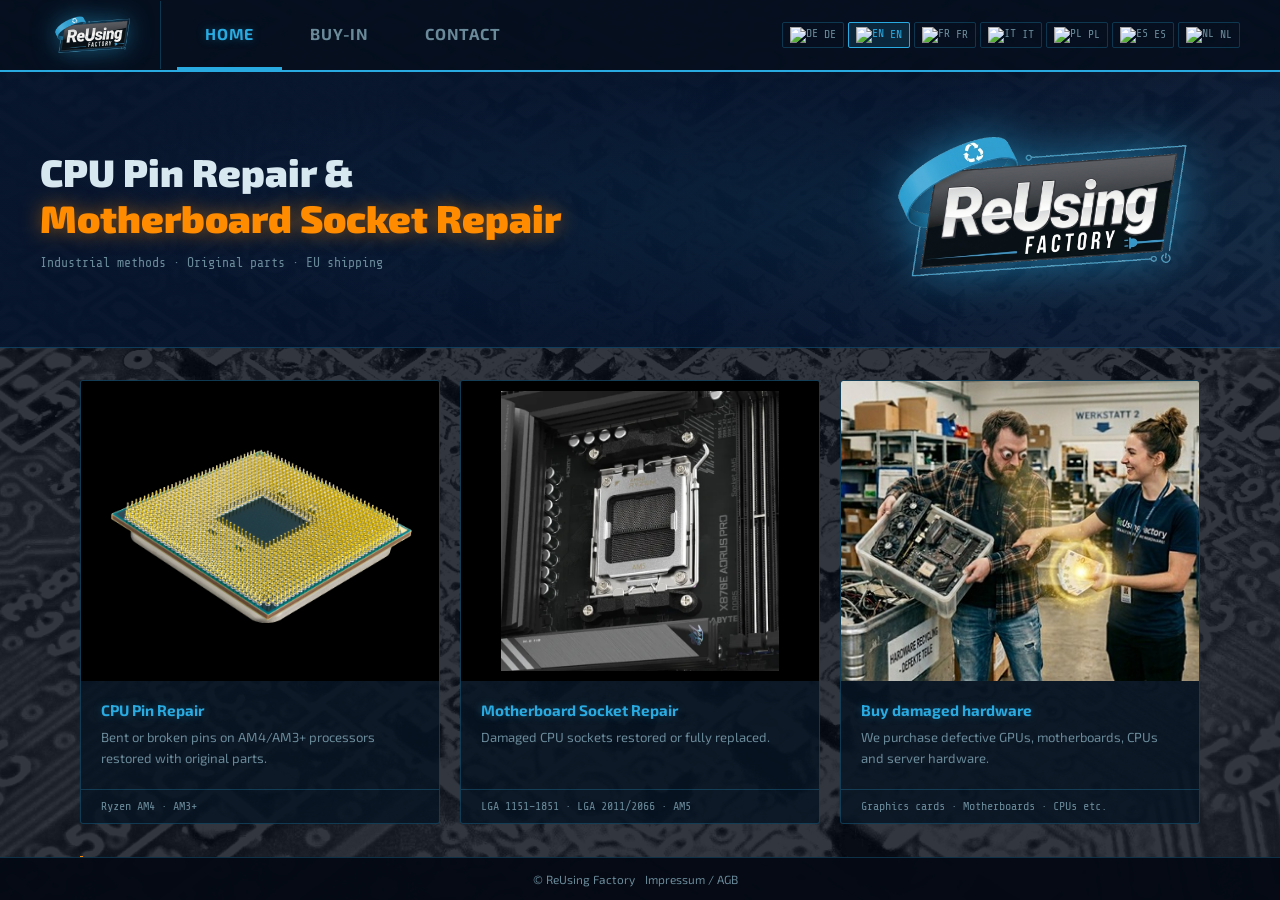
==== index.html @ 3fc07fc2 "Add files via upload" ====
<!DOCTYPE html>
<html lang="de">
<head>
<meta charset="UTF-8">
<meta name="viewport" content="width=device-width, initial-scale=1.0">
<title>ReUsing Factory – CPU Pin Reparatur | Mainboard Sockel Reparatur</title>
<meta name="description" content="Professionelle CPU Pin Reparatur und Mainboard Sockel Reparatur. AM4, AM3+, LGA 1700, LGA 1851 und mehr. Schnell, sicher, EU-weit.">
<link rel="alternate" hreflang="de" href="https://www.reusing-factory.de/?lang=de">
<link rel="alternate" hreflang="en" href="https://www.reusing-factory.de/?lang=en">
<link rel="alternate" hreflang="fr" href="https://www.reusing-factory.de/?lang=fr">
<link rel="alternate" hreflang="it" href="https://www.reusing-factory.de/?lang=it">
<link rel="alternate" hreflang="pl" href="https://www.reusing-factory.de/?lang=pl">
<link rel="alternate" hreflang="es" href="https://www.reusing-factory.de/?lang=es">
<link rel="alternate" hreflang="nl" href="https://www.reusing-factory.de/?lang=nl">
<script src="https://www.paypal.com/sdk/js?client-id=AQKJ3QuOQh84caVBrFuY4d9-No0ndjKLKXpZhDO-h8FCZwzlDahOiNqpxhDnTNeHzAChylsJGVKjYIhW&currency=EUR&intent=capture&enable-funding=paypal" data-namespace="paypal_sdk"></script>
<link href="https://fonts.googleapis.com/css2?family=Exo+2:wght@300;400;600;700;900&family=Share+Tech+Mono&display=swap" rel="stylesheet">
<link rel="stylesheet" href="styles.css">
</head>
<body>
<nav>
  <div style="max-width:1200px;margin:0 auto;display:flex;align-items:center;width:100%;flex-wrap:wrap">
  <div class="nlogo"><img src="Firmenlogo.png" alt="ReUsing Factory"></div>
  <div class="nlinks">
    <button onclick="sp('home')" id="nb-home" data-t="nav_home">Home</button>
    <button onclick="sp('ankauf')" id="nb-ankauf" data-t="nav_ankauf">Ankauf</button>
    <button onclick="sp('kontakt')" id="nb-kontakt" data-t="nav_contact">Kontakt</button>
  </div>
  <div class="lbar">
    <button class="lb active" data-lang="de" onclick="sL('de')"><img src="https://flagcdn.com/20x15/de.png" alt="DE" style="vertical-align:middle"> DE</button>
    <button class="lb" data-lang="en" onclick="sL('en')"><img src="https://flagcdn.com/20x15/gb.png" alt="EN" style="vertical-align:middle"> EN</button>
    <button class="lb" data-lang="fr" onclick="sL('fr')"><img src="https://flagcdn.com/20x15/fr.png" alt="FR" style="vertical-align:middle"> FR</button>
    <button class="lb" data-lang="it" onclick="sL('it')"><img src="https://flagcdn.com/20x15/it.png" alt="IT" style="vertical-align:middle"> IT</button>
    <button class="lb" data-lang="pl" onclick="sL('pl')"><img src="https://flagcdn.com/20x15/pl.png" alt="PL" style="vertical-align:middle"> PL</button>
    <button class="lb" data-lang="es" onclick="sL('es')"><img src="https://flagcdn.com/20x15/es.png" alt="ES" style="vertical-align:middle"> ES</button>
    <button class="lb" data-lang="nl" onclick="sL('nl')"><img src="https://flagcdn.com/20x15/nl.png" alt="NL" style="vertical-align:middle"> NL</button>
  </div>
  </div>
</nav>
<div id="app">
<div class="page active" id="page-home">
  <div class="hero"><div style="max-width:1200px;margin:0 auto;display:flex;align-items:center;width:100%"><div class="hero-text"><h1 data-t="hero_h1">CPU Pin Reparatur &<br><span>Mainboard Sockel Reparatur</span></h1><p style="margin-top:14px" data-t="hero_sub">Industrieverfahren · Originalteile · EU-Versand</p></div><div class="hero-logo"><img src="Firmenlogo.png" alt="ReUsing Factory"></div></div></div>
  <div class="cards-wrap">
    <div class="card" onclick="openCfg('cpu')"><div class="card-img cpu"><img src="RyzenAM4.png" alt="CPU"></div><div class="card-body"><h3 data-t="c1_h">CPU Pin Reparatur</h3><p data-t="c1_p">Verbogene oder abgebrochene Pins an AM4/AM3+ Prozessoren werden mit Industrieverfahren und Originalteilen repariert.</p></div><div class="chint" data-t="c1_hint">Ryzen AM4 · AM3+</div></div>
    <div class="card" onclick="openCfg('mainboard')"><div class="card-img sock"><img src="sockel.png" alt="Sockel"></div><div class="card-body"><h3 data-t="c2_h">Mainboard Sockel Reparatur</h3><p data-t="c2_p">Beschädigte CPU-Sockel werden repariert oder gegen fabrikneue ersetzt.</p></div><div class="chint" data-t="c2_hint">LGA 1151–1851 · LGA 2011/2066 · AM5</div></div>
    <div class="card" onclick="sp('ankauf')"><div class="card-img"><iframe src="slideshow.html" style="width:100%;height:100%;border:none;pointer-events:none"></iframe></div><div class="card-body"><h3 data-t="c3_h">Ankauf beschädigter Hardware</h3><p data-t="c3_p">Wir kaufen defekte Grafikkarten, Mainboards, Prozessoren und Server-Hardware an.</p></div><div class="chint" data-t="c3_hint">Grafikkarten · Mainboards · Prozessoren etc.</div></div>
  </div>
  <div style="padding:0 40px 40px;max-width:1200px;margin:0 auto;width:100%">
    <div style="border-left:3px solid var(--orange);padding-left:14px;margin-bottom:24px"><h2 style="font-size:clamp(1.1rem,2vw,1.5rem);font-weight:700;color:var(--blue);text-shadow:0 0 12px var(--blue-glow)" data-t="rev_title">Ihre Erfahrungen mit uns</h2></div>
    <div id="rev-list" class="cards-wrap" style="padding:0;margin-bottom:16px"></div>
    <div style="text-align:center;display:flex;gap:12px;justify-content:center;flex-wrap:wrap">
      <button class="bbk" onclick="openRevModal('all')" data-t="rev_more">Alle Bewertungen anzeigen</button>
      <button class="bbk" onclick="openRevModal('write')" data-t="rev_write">Bewertung schreiben</button>
    </div>
  </div>
  <div id="rev-modal" style="position:fixed;inset:0;z-index:610;display:none;align-items:center;justify-content:center;background:rgba(0,0,0,0.8);backdrop-filter:blur(8px)" onclick="if(event.target===this)closeRevModal()">
    <div style="background:rgba(10,20,40,0.98);border:1px solid var(--border2);border-radius:4px;max-width:700px;width:90%;max-height:80vh;display:flex;flex-direction:column;animation:fadeIn 0.2s">
      <div style="display:flex;justify-content:space-between;align-items:center;padding:16px 20px;border-bottom:1px solid var(--border)"><h3 id="rev-modal-title" style="color:var(--blue);font-size:1rem"></h3><button class="cfg-x" onclick="closeRevModal()">✕</button></div>
      <div id="rev-modal-body" style="overflow-y:auto;padding:20px"></div>
    </div>
  </div>
</div>
<div class="page" id="page-ankauf">
  <div class="ak-wrap"><div class="ak-title" data-t="nav_ankauf">Ankauf</div><div class="ak-sub" data-t="ak_sub">Paket zusammenstellen → Anfrage senden</div>
    <div class="cwrap"><div class="ch"><div><h2 data-t="ak_cfg_title">ANKAUF KONFIGURATOR</h2><div class="pbar"><div class="ps done" id="apb1"></div><div class="ps" id="apb2"></div><div class="ps" id="apb3"></div></div></div><span class="sctr" id="asctr">1/3</span></div>
      <div class="cbody">
        <div class="cstep active" id="acs1"><div class="sq" data-t="ak_s1q">Welche Teile möchten Sie verkaufen?</div><div class="tgrid"><div class="tile" data-val="gpu" onclick="akTile(this)"><span class="ti">🎮</span>GPU</div><div class="tile" data-val="mainboard" onclick="akTile(this)"><span class="ti">🖥️</span>Mainboard</div><div class="tile" data-val="cpu" onclick="akTile(this)"><span class="ti">💻</span>CPU</div><div class="tile" data-val="server" onclick="akTile(this)"><span class="ti">🖧</span><span data-t="ak_server">Server</span></div><div class="tile" data-val="sonstiges" onclick="akTile(this)"><span class="ti">📦</span><span data-t="t_other">Sonstiges</span></div></div><div class="multi-info" data-t="ak_multi">Mehrfachauswahl · Stückzahl pro Teil angeben</div><div class="cnav"><span></span><button class="bnx" id="an1" disabled onclick="agos(2)" data-t="btn_next">Weiter →</button></div></div>
        <div class="cstep" id="acs2"><div id="ak-fields"></div><div class="cnav"><button class="bbk" onclick="agos(1)" data-t="btn_back">← Zurück</button><button class="bnx" onclick="agos(3)" data-t="btn_next">Weiter →</button></div></div>
        <div class="cstep" id="acs3"><div class="sq" data-t="ak_s3q">Anfrage absenden</div><pre id="akpre" style="background:rgba(5,15,30,0.9);border:1px solid var(--border);border-radius:2px;padding:14px;font-family:'Share Tech Mono',monospace;font-size:0.74rem;color:var(--dim);white-space:pre-wrap;max-height:200px;overflow-y:auto;margin-bottom:14px"></pre><a class="obtn" id="akmbtn" style="display:block;text-align:center;text-decoration:none;width:100%">📧 <span data-t="btn_send">Anfrage absenden</span></a><div style="text-align:center;margin-top:14px"><button class="bbk" onclick="resetAk()" data-t="btn_restart">↺ Neu starten</button></div></div>
      </div>
    </div>
  </div>
</div>
<div class="page" id="page-kontakt">
  <div class="kt-wrap"><div class="kt-title" data-t="contact_title">Kontakt</div><div class="kt-box"><div style="display:grid;gap:12px"><input class="ta" id="cf_n" placeholder="Name" style="resize:none"><input class="ta" id="cf_e" type="email" placeholder="E-Mail" style="resize:none"><textarea class="ta" id="cf_m" rows="5" placeholder="Ihre Nachricht..."></textarea><button class="obtn" onclick="sendCF()">Nachricht senden</button></div><div style="margin-top:24px;padding-top:20px;border-top:1px solid var(--border);display:grid;grid-template-columns:1fr 1fr;gap:20px"><div><div class="ci"><div class="cl">E-Mail</div><div class="cv"><a href="mailto:kontakt@reusing-factory.de">kontakt@reusing-factory.de</a></div></div><div class="ci"><div class="cl">Skype</div><div class="cv"><a href="skype:reusing-factory?chat">reusing-factory</a></div></div><div class="ci"><div class="cl" data-t="c_pay">Zahlung</div><div class="cv">PayPal · Vorkasse</div></div></div><div><div class="ci"><div class="cl" data-t="c_time">Bearbeitungszeit</div><div class="cv" data-t="c_timev">3–6 Werktage · VIP 1–2 Werktage</div></div><div class="ci"><div class="cl" data-t="c_ship">Versand</div><div class="cv" data-t="c_shipv">Rückversand 6,90 € (DE) / 16,90 € (EU)</div></div></div></div></div></div>
</div>
<div class="page" id="page-impressum">
  <div class="kt-wrap"><div class="kt-title">Impressum / AGB</div><div class="kt-box"><h3 style="color:var(--blue);margin-bottom:12px">Impressum</h3><p style="font-size:0.88rem;line-height:1.8" id="imp-txt">ReUsing Factory<br>Charlotte Weygand<br>Hinter der Burg 7<br>55234 Flomborn<br><br>E-Mail: <a href="mailto:kontakt@reusing-factory.de" style="color:var(--orange)">kontakt@reusing-factory.de</a><br>Registernummer: 164025<br>USt-ID: DE234085742</p><div style="margin-top:28px;padding-top:20px;border-top:1px solid var(--border)"><h3 style="color:var(--blue);margin-bottom:12px">Allgemeine Geschäftsbedingungen</h3><div style="font-size:0.84rem;line-height:1.8;color:var(--dim)" id="agb-txt">Wir übernehmen nach der Reparatur keine Garantie für die volle Funktion der Hardware, da Gründe wie: Übertaktung, Betriebsversuch mit fehlenden/verbogenen Pins, Überhitzung oder sonstige Vorschäden nicht ausgeschlossen werden können.<br><br>Wir sind lediglich verantwortlich für die angebotene Reparatur, nicht für Hardware die bereits vor Beschädigung defekt war.<br><br>Hardware muss transportsicher verpackt sein. Bei Abbruch/Ablehnung nach Wareneingang: <strong style="color:var(--orange)">10,00 € netto</strong> Aufwandsentschädigung zzgl. Rückversandkosten.<br><br>Rückversand: <strong style="color:var(--orange)">6,90 €</strong> (DE), <strong style="color:var(--orange)">16,90 €</strong> (EU).<br><br><strong style="color:var(--blue)">Widerrufsbelehrung</strong><br><br><strong>Widerrufsrecht:</strong> Sie haben das Recht, binnen vierzehn Tagen ohne Angabe von Gründen diesen Vertrag zu widerrufen. Die Widerrufsfrist beträgt vierzehn Tage ab dem Tag des Vertragsschlusses. Um Ihr Widerrufsrecht auszuüben, müssen Sie uns:<br><br>Charlotte Weygand / ReUsing Factory<br>Hinter der Burg 7, 55234 Flomborn<br>E-Mail: kontakt@reusing-factory.de<br><br>mittels einer eindeutigen Erklärung (z.B. ein mit der Post versandter Brief oder E-Mail) über Ihren Entschluss, diesen Vertrag zu widerrufen, informieren. Sie können dafür das unten stehende Muster-Widerrufsformular verwenden, das jedoch nicht vorgeschrieben ist. Zur Wahrung der Widerrufsfrist reicht es aus, dass Sie die Mitteilung über die Ausübung des Widerrufsrechts vor Ablauf der Widerrufsfrist absenden.<br><br><strong>Folgen des Widerrufs:</strong> Wenn Sie diesen Vertrag widerrufen, haben wir Ihnen alle Zahlungen, die wir von Ihnen erhalten haben, einschließlich der Lieferkosten (mit Ausnahme der zusätzlichen Kosten, die sich daraus ergeben, dass Sie eine andere Art der Lieferung als die von uns angebotene, günstigste Standardlieferung gewählt haben), unverzüglich und spätestens binnen vierzehn Tagen ab dem Tag zurückzuzahlen, an dem die Mitteilung über Ihren Widerruf dieses Vertrags bei uns eingegangen ist. Dies gilt jedoch nicht für die Rückversandkosten, welche vom Käufer getragen werden. Für diese Rückzahlung verwenden wir dasselbe Zahlungsmittel, das Sie bei der ursprünglichen Transaktion eingesetzt haben, es sei denn, mit Ihnen wurde ausdrücklich etwas anderes vereinbart; in keinem Fall werden Ihnen wegen dieser Rückzahlung Entgelte berechnet.<br><br>Haben Sie verlangt, dass die Dienstleistung der Reparatur während der Widerrufsfrist beginnen soll, so haben Sie uns einen angemessenen Betrag zu zahlen, der dem Anteil der bis zu dem Zeitpunkt, zu dem Sie uns von der Ausübung des Widerrufsrechts unterrichten, bereits erbrachten Dienstleistungen im Vergleich zum Gesamtumfang der im Vertrag vorgesehenen Dienstleistungen entspricht.<br><br><strong style="color:var(--blue)">Muster-Widerrufsformular</strong><br><br><em>(Wenn Sie den Vertrag widerrufen wollen, dann füllen Sie bitte dieses Formular aus und senden Sie es zurück.)</em><br><br>An: Charlotte Weygand, Hinter der Burg 7, 55234 Flomborn, E-Mail: kontakt@reusing-factory.de<br><br>Hiermit widerrufe(n) ich/wir (*) den von mir/uns (*) abgeschlossenen Vertrag über die Erbringung der folgenden Dienstleistung: _______________<br>Bestellt am (*)/erhalten am (*): _______________<br>Name des/der Verbraucher(s): _______________<br>Anschrift des/der Verbraucher(s): _______________<br>Unterschrift (nur bei Mitteilung auf Papier): _______________<br>Datum: _______________<br><br><strong style="color:var(--blue)">Online-Streitbeilegung</strong><br><br>Die Europäische Kommission stellt eine Plattform zur Online-Streitbeilegung (OS) bereit: <a href="https://ec.europa.eu/consumers/odr" target="_blank" style="color:var(--orange)">https://ec.europa.eu/consumers/odr</a><br><br>Wir sind weder bereit noch verpflichtet, an Streitbeilegungsverfahren vor einer Verbraucherschlichtungsstelle teilzunehmen.</div></div></div></div>
</div>
</div>
<div id="cfg-overlay"><div class="cfg-hd"><div style="flex:1"><h2 id="cfg-tt"></h2><div class="pbar" id="pbar"></div></div><span class="sctr" id="sctr" style="margin:0 16px"></span><button class="cfg-x" onclick="closeCfg()">✕</button></div><div class="cfg-bd"><div class="cfg-in" id="cfg-s"></div></div></div>
<div id="agb-m" onclick="if(event.target===this)closeAgb()"><div class="agb-c"><div class="agb-h"><h3>Allgemeine Geschäftsbedingungen</h3><button class="cfg-x" onclick="closeAgb()">✕</button></div><div class="agb-b" id="agb-mb"></div></div></div>
<footer><span>© ReUsing Factory</span><a href="#" onclick="sp('impressum');return false">Impressum / AGB</a></footer>
<script src="translations.js"></script>
<script src="app.js"></script>
</body>
</html>
---- styles.css ----
:root{--blue:#29abe2;--blue-dark:#1a7aad;--blue-glow:rgba(41,171,226,0.35);--orange:#ff8c00;--orange-glow:rgba(255,140,0,0.5);--card:rgba(8,20,35,0.85);--card2:rgba(12,25,45,0.9);--border:rgba(41,171,226,0.25);--border2:rgba(41,171,226,0.5);--text:#d8e8f0;--dim:#6a8a9a;--red:#ff3333;--ok:#00e676}
*{box-sizing:border-box;margin:0;padding:0}
html,body{height:100%;overflow:hidden}
body{font-family:'Exo 2',sans-serif;color:var(--text);display:flex;flex-direction:column;background:url('background.jpg') center/cover fixed no-repeat}
body::after{content:'';position:fixed;inset:0;background:rgba(5,10,20,0.82);z-index:0;pointer-events:none}
nav{position:relative;z-index:600;flex-shrink:0;background:rgba(5,15,30,0.97);border-bottom:2px solid var(--blue);display:flex;align-items:center;padding:0 16px;min-height:70px}
.nlogo{padding:8px 16px 8px 0;display:flex;align-items:center;border-right:1px solid var(--border);margin-right:16px}
.nlogo img{height:52px;filter:drop-shadow(0 0 12px rgba(41,171,226,0.5))}
.nlinks{display:flex;flex:1}
.nlinks button{background:transparent;border:none;color:var(--dim);padding:0 28px;height:70px;font-size:1rem;font-weight:700;letter-spacing:0.05em;text-transform:uppercase;cursor:pointer;font-family:'Exo 2',sans-serif;transition:all 0.2s;border-bottom:3px solid transparent}
.nlinks button:hover,.nlinks button.active{color:var(--blue);border-bottom-color:var(--blue);text-shadow:0 0 10px var(--blue-glow)}
.lbar{display:flex;align-items:center;gap:4px;flex-wrap:wrap}
.lb{background:transparent;border:1px solid var(--border);color:var(--dim);padding:4px 7px;border-radius:2px;cursor:pointer;font-size:0.72rem;font-family:'Share Tech Mono',monospace;transition:all 0.2s}
.lb.active,.lb:hover{background:rgba(41,171,226,0.15);color:var(--blue);border-color:var(--blue)}
#app{flex:1;overflow-y:auto;overflow-x:hidden;position:relative;z-index:1}
.page{display:none;padding:0 0 40px}.page.active{display:block}
.hero{display:flex;align-items:center;background:linear-gradient(135deg,rgba(5,20,45,0.9) 60%,rgba(10,30,60,0.7));border-bottom:1px solid var(--border);padding:36px 40px;position:relative;overflow:hidden;justify-content:center}
.hero::before{content:'';position:absolute;inset:0;background:radial-gradient(ellipse at 80% 50%,rgba(41,171,226,0.08) 0%,transparent 70%)}
.hero-text{flex:1;position:relative;z-index:1}
.hero-text h1{font-size:clamp(1.5rem,3vw,2.5rem);font-weight:900;line-height:1.2}
.hero-text h1 span{color:var(--orange);text-shadow:0 0 20px var(--orange-glow)}
.hero-text p{margin-top:10px;color:var(--dim);font-family:'Share Tech Mono',monospace;font-size:0.82rem}
.hero-logo{flex-shrink:0;padding-left:40px;position:relative;z-index:1}
.hero-logo img{height:200px;filter:drop-shadow(0 0 24px rgba(41,171,226,0.6))}
.cards-wrap{padding:32px 40px;display:grid;grid-template-columns:repeat(3,1fr);gap:20px;max-width:1200px;margin:0 auto;width:100%}
.card{background:var(--card);border:1px solid var(--border);border-radius:3px;overflow:hidden;cursor:pointer;transition:all 0.25s;display:flex;flex-direction:column}
.card:hover{border-color:var(--blue);box-shadow:0 0 20px var(--blue-glow),0 8px 32px rgba(0,0,0,0.5);transform:translateY(-3px)}
.card-img{width:100%;height:300px;overflow:hidden;background:#000;display:flex;align-items:center;justify-content:center}
.card-img.cpu img{height:260px;object-fit:contain}.card-img.sock img{width:100%;height:280px;object-fit:contain}
.card-body{padding:20px;flex:1;display:flex;flex-direction:column}
.card h3{font-size:0.95rem;font-weight:700;color:var(--blue);margin-bottom:8px;text-shadow:0 0 8px var(--blue-glow)}
.card p{font-size:0.82rem;color:var(--dim);line-height:1.6;flex:1}
.chint{border-top:1px solid var(--border);padding:10px 20px;font-size:0.74rem;color:var(--dim);font-family:'Share Tech Mono',monospace}
.card-icon{height:160px;display:flex;align-items:center;justify-content:center;background:linear-gradient(135deg,rgba(10,30,60,0.8),rgba(5,15,30,0.9))}
/* OVERLAY */
#cfg-overlay{position:fixed;inset:0;z-index:500;display:none;flex-direction:column;background:url('background.jpg') center/cover fixed no-repeat;animation:fadeIn 0.3s}
#cfg-overlay::after{content:'';position:absolute;inset:0;background:rgba(5,10,20,0.88);pointer-events:none}
#cfg-overlay.open{display:flex}
@keyframes fadeIn{from{opacity:0;transform:translateY(20px)}to{opacity:1;transform:translateY(0)}}
@keyframes slideIn{from{opacity:0;transform:translateX(30px)}to{opacity:1;transform:translateX(0)}}
.cfg-hd{display:flex;align-items:center;justify-content:space-between;padding:16px 28px;border-bottom:1px solid var(--border2);background:linear-gradient(135deg,rgba(10,30,60,0.95),rgba(5,20,45,0.95));flex-shrink:0;position:relative;z-index:1}
.cfg-hd h2{font-family:'Share Tech Mono',monospace;font-size:1.1rem;color:var(--orange);text-shadow:0 0 12px var(--orange-glow)}
.cfg-x{background:transparent;border:1px solid var(--border);color:var(--dim);width:40px;height:40px;border-radius:50%;cursor:pointer;font-size:1.2rem;display:flex;align-items:center;justify-content:center;transition:all 0.2s}
.cfg-x:hover{border-color:var(--red);color:var(--red)}
.pbar{display:flex;gap:3px;margin-top:10px}.ps{flex:1;height:3px;background:rgba(41,171,226,0.15);transition:all 0.4s;border-radius:2px}.ps.done{background:var(--orange);box-shadow:0 0 8px var(--orange-glow)}
.cfg-bd{flex:1;overflow-y:auto;display:flex;justify-content:center;padding:32px 20px;position:relative;z-index:1}
.cfg-in{width:100%;max-width:700px}
.cstep{display:none;animation:slideIn 0.3s}.cstep.active{display:block}
.sq{font-size:1rem;font-weight:600;margin-bottom:18px}
.tgrid{display:grid;grid-template-columns:repeat(auto-fill,minmax(160px,1fr));gap:10px}
.tile{background:rgba(10,25,50,0.6);border:1px solid var(--border);border-radius:8px;padding:18px 14px;text-align:center;cursor:pointer;font-size:0.85rem;font-weight:700;color:var(--dim);transition:all 0.25s;backdrop-filter:blur(6px)}
.tile:hover{border-color:var(--blue);color:var(--blue);background:rgba(41,171,226,0.1);transform:translateY(-2px);box-shadow:0 4px 16px rgba(41,171,226,0.2)}
.tile.sel{border-color:var(--orange);color:var(--orange);background:rgba(255,140,0,0.1);box-shadow:0 0 20px var(--orange-glow),0 4px 16px rgba(255,140,0,0.15);text-shadow:0 0 8px var(--orange-glow);transform:translateY(-2px)}
.ti{font-size:1.5rem;display:block;margin-bottom:6px}
.s2row{display:flex;align-items:center;gap:16px;margin-bottom:8px}
.s2icon{width:66px;height:66px;object-fit:contain;flex-shrink:0}
.s2tool{font-size:2.8rem;display:flex;align-items:center;justify-content:center}
.s2btns{display:grid;grid-template-columns:repeat(3,1fr);gap:10px;flex:1}
.s2b2{grid-template-columns:1fr 1fr}
.cnav{display:flex;justify-content:space-between;align-items:center;margin-top:24px;padding-top:20px;border-top:1px solid var(--border)}
.bnx{background:var(--orange);border:none;color:#000;padding:12px 28px;border-radius:2px;cursor:pointer;font-size:0.88rem;font-weight:900;font-family:'Exo 2',sans-serif;transition:all 0.2s;box-shadow:0 0 14px var(--orange-glow)}
.bnx:hover{box-shadow:0 0 24px var(--orange-glow);transform:translateY(-1px)}
.bnx:disabled{opacity:0.3;cursor:not-allowed;transform:none;box-shadow:none}
.bbk{background:transparent;border:1px solid var(--border2);color:var(--dim);padding:10px 20px;border-radius:2px;cursor:pointer;font-size:0.82rem;font-family:'Exo 2',sans-serif;transition:all 0.2s}
.bbk:hover{border-color:var(--blue);color:var(--blue)}
.obtn{display:inline-block;background:var(--orange);color:#000;padding:12px 24px;border-radius:2px;font-weight:900;font-size:0.88rem;cursor:pointer;border:none;font-family:'Exo 2',sans-serif;transition:all 0.2s;box-shadow:0 0 16px var(--orange-glow)}
.obtn:hover{box-shadow:0 0 28px var(--orange-glow);transform:translateY(-1px)}
.ta{width:100%;background:rgba(5,15,30,0.9);border:1px solid var(--border2);color:var(--text);padding:12px;border-radius:2px;font-family:'Exo 2',sans-serif;font-size:0.84rem;resize:vertical;transition:border-color 0.2s}
.ta:focus{outline:none;border-color:var(--blue);box-shadow:0 0 8px var(--blue-glow)}
.hintbox{background:rgba(255,140,0,0.06);border:1px solid rgba(255,140,0,0.3);border-radius:2px;padding:12px;font-size:0.82rem;color:var(--dim);margin-top:12px;font-style:italic}
.sw-cfg{background:rgba(30,5,5,0.7);border:1px solid rgba(255,50,50,0.5);border-radius:3px;margin:12px 0;padding:16px}
.sw-imgs{display:grid;grid-template-columns:1fr 1fr;gap:12px}
.sw-img-box{text-align:center}.sw-img-box img{width:100%;height:auto;max-height:250px;object-fit:contain;border-radius:2px}
.sw-img-box.w img{border:2px solid var(--red)}.sw-img-box.r img{border:2px solid var(--ok)}
.sw-l{margin-top:6px;font-size:0.72rem;font-family:'Share Tech Mono',monospace}
.sw-l.w{color:var(--red)}.sw-l.r{color:var(--ok)}
/* INVOICE */
.inv{border:1px solid var(--border);border-radius:3px;overflow:hidden;margin-bottom:16px}
.inv-r{display:grid;grid-template-columns:1fr auto;padding:10px 16px;font-size:0.86rem;border-bottom:1px solid var(--border)}
.inv-r:last-child{border-bottom:none}
.inv-r.hd{background:rgba(41,171,226,0.08);font-family:'Share Tech Mono',monospace;font-size:0.72rem;color:var(--blue);text-transform:uppercase;letter-spacing:0.08em}
.inv-r.tot{background:rgba(255,140,0,0.08);font-weight:900;font-size:1rem;color:var(--orange)}
.inv-r .p{text-align:right;font-family:'Share Tech Mono',monospace;font-weight:700}
/* MODAL */
#agb-m{position:fixed;inset:0;z-index:600;display:none;align-items:center;justify-content:center;background:rgba(0,0,0,0.8);backdrop-filter:blur(8px)}
#agb-m.open{display:flex}
.agb-c{background:rgba(10,20,40,0.98);border:1px solid var(--border2);border-radius:4px;max-width:700px;width:90%;max-height:80vh;display:flex;flex-direction:column;animation:fadeIn 0.2s}
.agb-h{display:flex;justify-content:space-between;align-items:center;padding:16px 20px;border-bottom:1px solid var(--border)}
.agb-h h3{color:var(--blue);font-size:1rem}
.agb-b{overflow-y:auto;padding:20px;font-size:0.84rem;line-height:1.8;color:var(--dim)}
/* PAGES */
.kt-wrap{padding:32px 40px;max-width:900px;margin:0 auto;width:100%}
.kt-title{font-size:clamp(1.2rem,2.5vw,1.8rem);font-weight:700;margin-bottom:24px;color:var(--blue);text-shadow:0 0 12px var(--blue-glow);border-left:3px solid var(--orange);padding-left:14px}
.kt-box{background:var(--card);border:1px solid var(--border);border-radius:3px;padding:28px}
.ci{margin-bottom:18px}.cl{font-family:'Share Tech Mono',monospace;font-size:0.68rem;color:var(--blue);text-transform:uppercase;letter-spacing:0.12em;margin-bottom:4px}
.cv{font-size:0.9rem}.cv a{color:var(--orange);text-decoration:none}
.ak-wrap{padding:32px 40px;max-width:800px;margin:0 auto;width:100%}
.ak-title{font-size:clamp(1.2rem,2.5vw,1.8rem);font-weight:700;margin-bottom:8px;color:var(--blue);text-shadow:0 0 12px var(--blue-glow);border-left:3px solid var(--orange);padding-left:14px}
.ak-sub{font-size:0.85rem;color:var(--dim);margin-bottom:28px;padding-left:17px}
.cwrap{background:var(--card2);border:1px solid var(--border2);border-radius:3px;overflow:hidden;box-shadow:0 0 40px rgba(0,0,0,0.6)}
.ch{background:linear-gradient(135deg,rgba(10,30,60,0.95),rgba(5,20,45,0.95));padding:16px 28px;border-bottom:1px solid var(--border2);display:flex;justify-content:space-between;align-items:center}
.ch h2{font-family:'Share Tech Mono',monospace;font-size:0.95rem;color:var(--orange);text-shadow:0 0 10px var(--orange-glow)}
.sctr{font-family:'Share Tech Mono',monospace;font-size:0.7rem;color:var(--dim)}
.cbody{padding:28px}
.multi-info{font-size:0.78rem;color:var(--dim);margin-top:10px;font-family:'Share Tech Mono',monospace}
footer{background:rgba(5,10,20,0.97);border-top:1px solid var(--border);padding:14px 40px;text-align:center;font-size:0.74rem;color:var(--dim);position:relative;z-index:200;flex-shrink:0}
footer a{color:var(--dim);text-decoration:none;margin:0 10px}footer a:hover{color:var(--orange)}
@media(max-width:900px){
  .cards-wrap{grid-template-columns:1fr;padding:16px}
  .hero{padding:20px 16px}.hero>div{flex-direction:column}.hero-logo{padding-left:0;padding-top:16px}.hero-logo img{height:100px}.hero-text h1{font-size:1.3rem}
  .kt-box,.ak-wrap,.kt-wrap{padding:16px}
  nav{min-height:auto;flex-wrap:wrap;padding:4px 8px;gap:2px}
  .nlogo{border-right:none;margin-right:0;padding:2px 6px}.nlogo img{height:28px}
  .nlinks{flex:1;min-width:0;gap:0;justify-content:center}
  .nlinks button{padding:0 10px;height:36px;font-size:0.75rem}
  .lbar{width:100%;justify-content:center;padding:2px 0 0;border-top:1px solid var(--border);gap:2px}
  .lb{padding:2px 4px;font-size:0.58rem}
  .lb img{height:10px}
  .card-img.cpu img{height:180px}
  .card-img{height:220px}
  .sw-img-box img{max-height:350px}
  .tgrid{grid-template-columns:1fr 1fr!important}
  .sw-imgs{grid-template-columns:1fr}
  .cfg-bd{padding:20px 12px}.cfg-hd{padding:12px 16px}
  footer{padding:10px 16px;font-size:0.68rem}
}
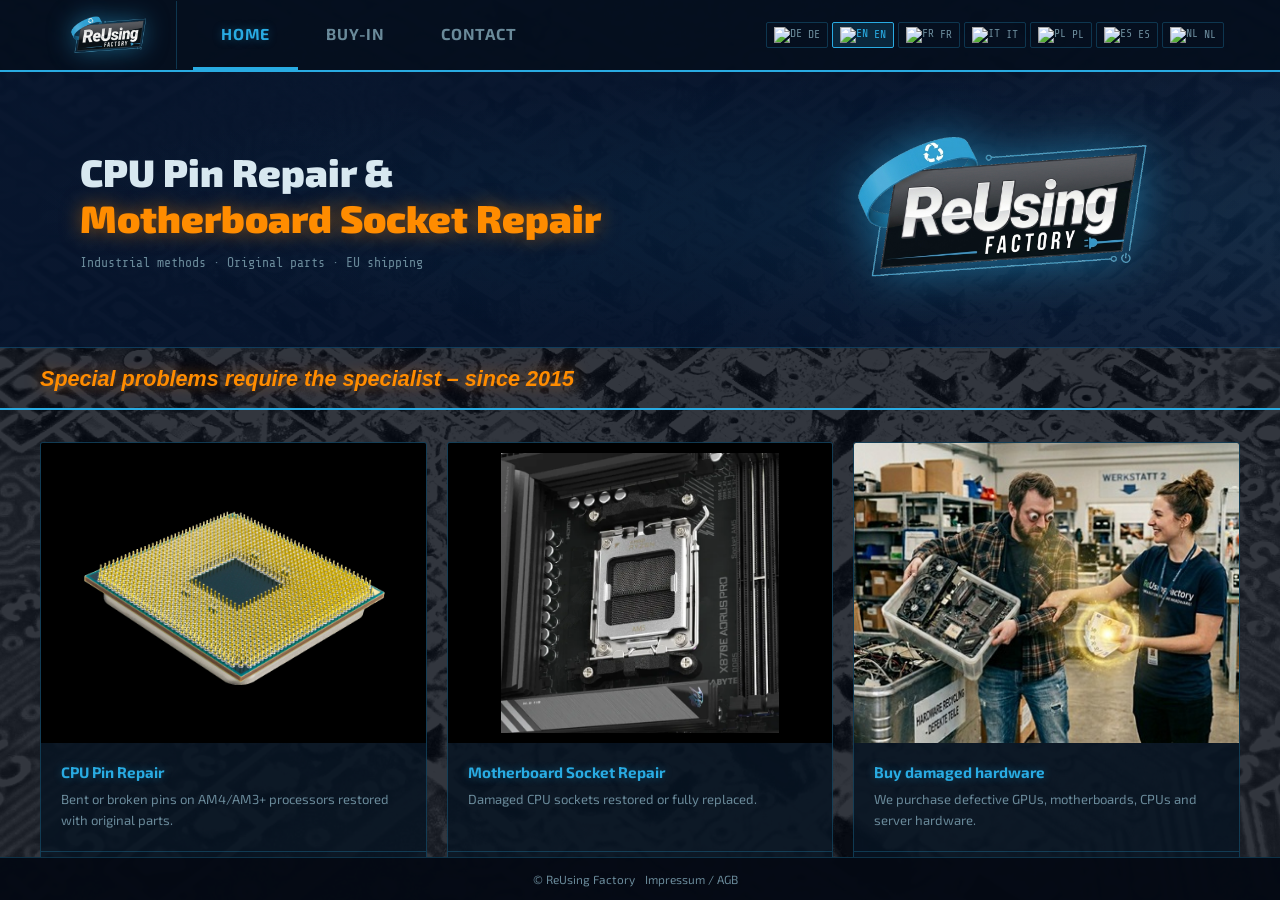
==== commit 1d5aba36: "Add files via upload" ====
--- a/index.html
+++ b/index.html
@@ -18,7 +18,7 @@
 </head>
 <body>
 <nav>
-  <div style="max-width:1200px;margin:0 auto;display:flex;align-items:center;width:100%;flex-wrap:wrap">
+  <div style="max-width:1280px;margin:0 auto;display:flex;align-items:center;width:100%;padding:0 40px;flex-wrap:wrap">
   <div class="nlogo"><img src="Firmenlogo.png" alt="ReUsing Factory"></div>
   <div class="nlinks">
     <button onclick="sp('home')" id="nb-home" data-t="nav_home">Home</button>
@@ -38,13 +38,14 @@
 </nav>
 <div id="app">
 <div class="page active" id="page-home">
-  <div class="hero"><div style="max-width:1200px;margin:0 auto;display:flex;align-items:center;width:100%"><div class="hero-text"><h1 data-t="hero_h1">CPU Pin Reparatur &<br><span>Mainboard Sockel Reparatur</span></h1><p style="margin-top:14px" data-t="hero_sub">Industrieverfahren · Originalteile · EU-Versand</p></div><div class="hero-logo"><img src="Firmenlogo.png" alt="ReUsing Factory"></div></div></div>
+  <div class="hero"><div style="max-width:1280px;margin:0 auto;display:flex;align-items:center;width:100%;padding:0 40px"><div class="hero-text"><h1 data-t="hero_h1">CPU Pin Reparatur &<br><span>Mainboard Sockel Reparatur</span></h1><p style="margin-top:14px" data-t="hero_sub">Industrieverfahren · Originalteile · EU-Versand</p></div><div class="hero-logo"><img src="Firmenlogo.png" alt="ReUsing Factory"></div></div></div>
+  <div class="slogan"><span data-t="slogan">Spezielle Probleme erfordern den Spezialisten – seit 2015</span></div>
   <div class="cards-wrap">
     <div class="card" onclick="openCfg('cpu')"><div class="card-img cpu"><img src="RyzenAM4.png" alt="CPU"></div><div class="card-body"><h3 data-t="c1_h">CPU Pin Reparatur</h3><p data-t="c1_p">Verbogene oder abgebrochene Pins an AM4/AM3+ Prozessoren werden mit Industrieverfahren und Originalteilen repariert.</p></div><div class="chint" data-t="c1_hint">Ryzen AM4 · AM3+</div></div>
     <div class="card" onclick="openCfg('mainboard')"><div class="card-img sock"><img src="sockel.png" alt="Sockel"></div><div class="card-body"><h3 data-t="c2_h">Mainboard Sockel Reparatur</h3><p data-t="c2_p">Beschädigte CPU-Sockel werden repariert oder gegen fabrikneue ersetzt.</p></div><div class="chint" data-t="c2_hint">LGA 1151–1851 · LGA 2011/2066 · AM5</div></div>
     <div class="card" onclick="sp('ankauf')"><div class="card-img"><iframe src="slideshow.html" style="width:100%;height:100%;border:none;pointer-events:none"></iframe></div><div class="card-body"><h3 data-t="c3_h">Ankauf beschädigter Hardware</h3><p data-t="c3_p">Wir kaufen defekte Grafikkarten, Mainboards, Prozessoren und Server-Hardware an.</p></div><div class="chint" data-t="c3_hint">Grafikkarten · Mainboards · Prozessoren etc.</div></div>
   </div>
-  <div style="padding:0 40px 40px;max-width:1200px;margin:0 auto;width:100%">
+  <div style="padding:0 40px 40px;max-width:1280px;margin:0 auto;width:100%">
     <div style="border-left:3px solid var(--orange);padding-left:14px;margin-bottom:24px"><h2 style="font-size:clamp(1.1rem,2vw,1.5rem);font-weight:700;color:var(--blue);text-shadow:0 0 12px var(--blue-glow)" data-t="rev_title">Ihre Erfahrungen mit uns</h2></div>
     <div id="rev-list" class="cards-wrap" style="padding:0;margin-bottom:16px"></div>
     <div style="text-align:center;display:flex;gap:12px;justify-content:center;flex-wrap:wrap">
--- a/styles.css
+++ b/styles.css
@@ -22,7 +22,8 @@
 .hero-text p{margin-top:10px;color:var(--dim);font-family:'Share Tech Mono',monospace;font-size:0.82rem}
 .hero-logo{flex-shrink:0;padding-left:40px;position:relative;z-index:1}
 .hero-logo img{height:200px;filter:drop-shadow(0 0 24px rgba(41,171,226,0.6))}
-.cards-wrap{padding:32px 40px;display:grid;grid-template-columns:repeat(3,1fr);gap:20px;max-width:1200px;margin:0 auto;width:100%}
+.cards-wrap{padding:32px 40px;display:grid;grid-template-columns:repeat(3,1fr);gap:20px;max-width:1280px;margin:0 auto;width:100%}
+.slogan{max-width:1280px;margin:0 auto;width:100%;padding:18px 40px 0;font-size:clamp(1rem,2vw,1.35rem);font-weight:700;font-style:italic;color:var(--orange);text-shadow:0 0 16px var(--orange-glow);border-bottom:2px solid var(--blue);padding-bottom:16px}
 .card{background:var(--card);border:1px solid var(--border);border-radius:3px;overflow:hidden;cursor:pointer;transition:all 0.25s;display:flex;flex-direction:column}
 .card:hover{border-color:var(--blue);box-shadow:0 0 20px var(--blue-glow),0 8px 32px rgba(0,0,0,0.5);transform:translateY(-3px)}
 .card-img{width:100%;height:300px;overflow:hidden;background:#000;display:flex;align-items:center;justify-content:center}
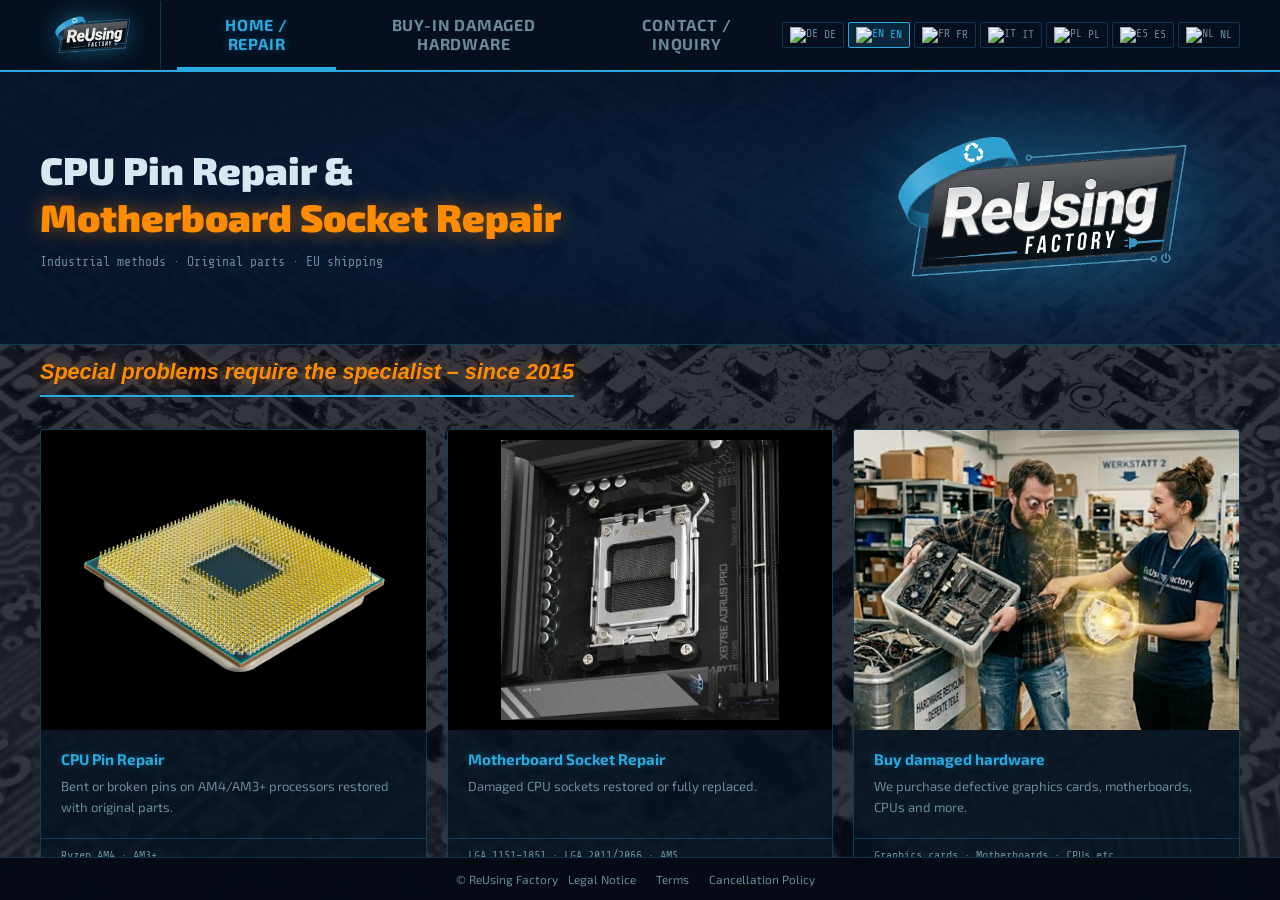
==== commit c74e94d5: "Add files via upload" ====
--- a/index.html
+++ b/index.html
@@ -2,7 +2,7 @@
 <html lang="de">
 <head>
 <meta charset="UTF-8">
-<meta name="viewport" content="width=device-width, initial-scale=1.0">
+<meta name="viewport" content="width=device-width, initial-scale=1.0, maximum-scale=1.0">
 <title>ReUsing Factory – CPU Pin Reparatur | Mainboard Sockel Reparatur</title>
 <meta name="description" content="Professionelle CPU Pin Reparatur und Mainboard Sockel Reparatur. AM4, AM3+, LGA 1700, LGA 1851 und mehr. Schnell, sicher, EU-weit.">
 <link rel="alternate" hreflang="de" href="https://www.reusing-factory.de/?lang=de">
@@ -61,26 +61,28 @@
   </div>
 </div>
 <div class="page" id="page-ankauf">
-  <div class="ak-wrap"><div class="ak-title" data-t="nav_ankauf">Ankauf</div><div class="ak-sub" data-t="ak_sub">Paket zusammenstellen → Anfrage senden</div>
-    <div class="cwrap"><div class="ch"><div><h2 data-t="ak_cfg_title">ANKAUF KONFIGURATOR</h2><div class="pbar"><div class="ps done" id="apb1"></div><div class="ps" id="apb2"></div><div class="ps" id="apb3"></div></div></div><span class="sctr" id="asctr">1/3</span></div>
-      <div class="cbody">
-        <div class="cstep active" id="acs1"><div class="sq" data-t="ak_s1q">Welche Teile möchten Sie verkaufen?</div><div class="tgrid"><div class="tile" data-val="gpu" onclick="akTile(this)"><span class="ti">🎮</span>GPU</div><div class="tile" data-val="mainboard" onclick="akTile(this)"><span class="ti">🖥️</span>Mainboard</div><div class="tile" data-val="cpu" onclick="akTile(this)"><span class="ti">💻</span>CPU</div><div class="tile" data-val="server" onclick="akTile(this)"><span class="ti">🖧</span><span data-t="ak_server">Server</span></div><div class="tile" data-val="sonstiges" onclick="akTile(this)"><span class="ti">📦</span><span data-t="t_other">Sonstiges</span></div></div><div class="multi-info" data-t="ak_multi">Mehrfachauswahl · Stückzahl pro Teil angeben</div><div class="cnav"><span></span><button class="bnx" id="an1" disabled onclick="agos(2)" data-t="btn_next">Weiter →</button></div></div>
-        <div class="cstep" id="acs2"><div id="ak-fields"></div><div class="cnav"><button class="bbk" onclick="agos(1)" data-t="btn_back">← Zurück</button><button class="bnx" onclick="agos(3)" data-t="btn_next">Weiter →</button></div></div>
-        <div class="cstep" id="acs3"><div class="sq" data-t="ak_s3q">Anfrage absenden</div><pre id="akpre" style="background:rgba(5,15,30,0.9);border:1px solid var(--border);border-radius:2px;padding:14px;font-family:'Share Tech Mono',monospace;font-size:0.74rem;color:var(--dim);white-space:pre-wrap;max-height:200px;overflow-y:auto;margin-bottom:14px"></pre><a class="obtn" id="akmbtn" style="display:block;text-align:center;text-decoration:none;width:100%">📧 <span data-t="btn_send">Anfrage absenden</span></a><div style="text-align:center;margin-top:14px"><button class="bbk" onclick="resetAk()" data-t="btn_restart">↺ Neu starten</button></div></div>
-      </div>
+  <div class="ak-wrap"><div class="ak-title" data-t="nav_ankauf">Ankauf beschädigter Hardware</div><div class="ak-sub" data-t="ak_sub">Paket zusammenstellen → Anfrage senden</div>
+    <div class="cwrap"><div class="ch"><div><h2 data-t="ak_cfg_title">ANKAUF KONFIGURATOR</h2><div class="pbar" id="ak-pbar"></div></div><span class="sctr" id="asctr">0/5</span></div>
+      <div class="cbody" id="ak-body"></div>
     </div>
   </div>
 </div>
 <div class="page" id="page-kontakt">
-  <div class="kt-wrap"><div class="kt-title" data-t="contact_title">Kontakt</div><div class="kt-box"><div style="display:grid;gap:12px"><input class="ta" id="cf_n" placeholder="Name" style="resize:none"><input class="ta" id="cf_e" type="email" placeholder="E-Mail" style="resize:none"><textarea class="ta" id="cf_m" rows="5" placeholder="Ihre Nachricht..."></textarea><button class="obtn" onclick="sendCF()">Nachricht senden</button></div><div style="margin-top:24px;padding-top:20px;border-top:1px solid var(--border);display:grid;grid-template-columns:1fr 1fr;gap:20px"><div><div class="ci"><div class="cl">E-Mail</div><div class="cv"><a href="mailto:kontakt@reusing-factory.de">kontakt@reusing-factory.de</a></div></div><div class="ci"><div class="cl">Skype</div><div class="cv"><a href="skype:reusing-factory?chat">reusing-factory</a></div></div><div class="ci"><div class="cl" data-t="c_pay">Zahlung</div><div class="cv">PayPal · Vorkasse</div></div></div><div><div class="ci"><div class="cl" data-t="c_time">Bearbeitungszeit</div><div class="cv" data-t="c_timev">3–6 Werktage · VIP 1–2 Werktage</div></div><div class="ci"><div class="cl" data-t="c_ship">Versand</div><div class="cv" data-t="c_shipv">Rückversand 6,90 € (DE) / 16,90 € (EU)</div></div></div></div></div></div>
+  <div class="kt-wrap"><div class="kt-title" data-t="contact_title">Kontakt / Anfrage</div><div class="kt-box"><div style="display:grid;gap:12px"><input class="ta" id="cf_n" placeholder="Name" style="resize:none;font-size:16px"><input class="ta" id="cf_e" type="email" placeholder="E-Mail" style="resize:none;font-size:16px"><textarea class="ta" id="cf_m" rows="5" placeholder="Ihre Nachricht..." style="font-size:16px"></textarea><button class="obtn" onclick="sendCF()">Nachricht senden</button></div><div style="margin-top:24px;padding-top:20px;border-top:1px solid var(--border);display:grid;grid-template-columns:1fr 1fr;gap:20px"><div><div class="ci"><div class="cl">E-Mail</div><div class="cv"><a href="mailto:kontakt@reusing-factory.de">kontakt@reusing-factory.de</a></div></div><div class="ci"><div class="cl" data-t="c_pay">Zahlung</div><div class="cv">PayPal · Vorkasse</div></div></div><div><div class="ci"><div class="cl" data-t="c_time">Bearbeitungszeit</div><div class="cv" data-t="c_timev">3–6 Werktage · VIP 1–2 Werktage</div></div><div class="ci"><div class="cl" data-t="c_ship">Versand</div><div class="cv" data-t="c_shipv">Rückversand 6,90 € (DE) / 16,90 € (EU)</div></div></div></div><div style="margin-top:20px;padding-top:20px;border-top:1px solid var(--border);font-size:0.82rem;line-height:1.7;color:var(--dim)" data-t="kt_hint"></div></div></div>
 </div>
 <div class="page" id="page-impressum">
-  <div class="kt-wrap"><div class="kt-title">Impressum / AGB</div><div class="kt-box"><h3 style="color:var(--blue);margin-bottom:12px">Impressum</h3><p style="font-size:0.88rem;line-height:1.8" id="imp-txt">ReUsing Factory<br>Charlotte Weygand<br>Hinter der Burg 7<br>55234 Flomborn<br><br>E-Mail: <a href="mailto:kontakt@reusing-factory.de" style="color:var(--orange)">kontakt@reusing-factory.de</a><br>Registernummer: 164025<br>USt-ID: DE234085742</p><div style="margin-top:28px;padding-top:20px;border-top:1px solid var(--border)"><h3 style="color:var(--blue);margin-bottom:12px">Allgemeine Geschäftsbedingungen</h3><div style="font-size:0.84rem;line-height:1.8;color:var(--dim)" id="agb-txt">Wir übernehmen nach der Reparatur keine Garantie für die volle Funktion der Hardware, da Gründe wie: Übertaktung, Betriebsversuch mit fehlenden/verbogenen Pins, Überhitzung oder sonstige Vorschäden nicht ausgeschlossen werden können.<br><br>Wir sind lediglich verantwortlich für die angebotene Reparatur, nicht für Hardware die bereits vor Beschädigung defekt war.<br><br>Hardware muss transportsicher verpackt sein. Bei Abbruch/Ablehnung nach Wareneingang: <strong style="color:var(--orange)">10,00 € netto</strong> Aufwandsentschädigung zzgl. Rückversandkosten.<br><br>Rückversand: <strong style="color:var(--orange)">6,90 €</strong> (DE), <strong style="color:var(--orange)">16,90 €</strong> (EU).<br><br><strong style="color:var(--blue)">Widerrufsbelehrung</strong><br><br><strong>Widerrufsrecht:</strong> Sie haben das Recht, binnen vierzehn Tagen ohne Angabe von Gründen diesen Vertrag zu widerrufen. Die Widerrufsfrist beträgt vierzehn Tage ab dem Tag des Vertragsschlusses. Um Ihr Widerrufsrecht auszuüben, müssen Sie uns:<br><br>Charlotte Weygand / ReUsing Factory<br>Hinter der Burg 7, 55234 Flomborn<br>E-Mail: kontakt@reusing-factory.de<br><br>mittels einer eindeutigen Erklärung (z.B. ein mit der Post versandter Brief oder E-Mail) über Ihren Entschluss, diesen Vertrag zu widerrufen, informieren. Sie können dafür das unten stehende Muster-Widerrufsformular verwenden, das jedoch nicht vorgeschrieben ist. Zur Wahrung der Widerrufsfrist reicht es aus, dass Sie die Mitteilung über die Ausübung des Widerrufsrechts vor Ablauf der Widerrufsfrist absenden.<br><br><strong>Folgen des Widerrufs:</strong> Wenn Sie diesen Vertrag widerrufen, haben wir Ihnen alle Zahlungen, die wir von Ihnen erhalten haben, einschließlich der Lieferkosten (mit Ausnahme der zusätzlichen Kosten, die sich daraus ergeben, dass Sie eine andere Art der Lieferung als die von uns angebotene, günstigste Standardlieferung gewählt haben), unverzüglich und spätestens binnen vierzehn Tagen ab dem Tag zurückzuzahlen, an dem die Mitteilung über Ihren Widerruf dieses Vertrags bei uns eingegangen ist. Dies gilt jedoch nicht für die Rückversandkosten, welche vom Käufer getragen werden. Für diese Rückzahlung verwenden wir dasselbe Zahlungsmittel, das Sie bei der ursprünglichen Transaktion eingesetzt haben, es sei denn, mit Ihnen wurde ausdrücklich etwas anderes vereinbart; in keinem Fall werden Ihnen wegen dieser Rückzahlung Entgelte berechnet.<br><br>Haben Sie verlangt, dass die Dienstleistung der Reparatur während der Widerrufsfrist beginnen soll, so haben Sie uns einen angemessenen Betrag zu zahlen, der dem Anteil der bis zu dem Zeitpunkt, zu dem Sie uns von der Ausübung des Widerrufsrechts unterrichten, bereits erbrachten Dienstleistungen im Vergleich zum Gesamtumfang der im Vertrag vorgesehenen Dienstleistungen entspricht.<br><br><strong style="color:var(--blue)">Muster-Widerrufsformular</strong><br><br><em>(Wenn Sie den Vertrag widerrufen wollen, dann füllen Sie bitte dieses Formular aus und senden Sie es zurück.)</em><br><br>An: Charlotte Weygand, Hinter der Burg 7, 55234 Flomborn, E-Mail: kontakt@reusing-factory.de<br><br>Hiermit widerrufe(n) ich/wir (*) den von mir/uns (*) abgeschlossenen Vertrag über die Erbringung der folgenden Dienstleistung: _______________<br>Bestellt am (*)/erhalten am (*): _______________<br>Name des/der Verbraucher(s): _______________<br>Anschrift des/der Verbraucher(s): _______________<br>Unterschrift (nur bei Mitteilung auf Papier): _______________<br>Datum: _______________<br><br><strong style="color:var(--blue)">Online-Streitbeilegung</strong><br><br>Die Europäische Kommission stellt eine Plattform zur Online-Streitbeilegung (OS) bereit: <a href="https://ec.europa.eu/consumers/odr" target="_blank" style="color:var(--orange)">https://ec.europa.eu/consumers/odr</a><br><br>Wir sind weder bereit noch verpflichtet, an Streitbeilegungsverfahren vor einer Verbraucherschlichtungsstelle teilzunehmen.</div></div></div></div>
+  <div class="kt-wrap"><div class="kt-title">Impressum</div><div class="kt-box"><p style="font-size:0.88rem;line-height:1.8" id="imp-txt">ReUsing Factory<br>Charlotte Weygand<br>Hinter der Burg 7<br>55234 Flomborn<br><br>E-Mail: <a href="mailto:kontakt@reusing-factory.de" style="color:var(--orange)">kontakt@reusing-factory.de</a><br>Registernummer: 164025<br>USt-ID: DE234085742</p></div></div>
+</div>
+<div class="page" id="page-agb">
+  <div class="kt-wrap"><div class="kt-title">Allgemeine Geschäftsbedingungen</div><div class="kt-box"><div style="font-size:0.84rem;line-height:1.8;color:var(--dim)" id="agb-txt">Wir übernehmen nach der Reparatur keine Garantie für die volle Funktion der Hardware, da Gründe wie: Übertaktung, Betriebsversuch mit fehlenden/verbogenen Pins, Überhitzung oder sonstige Vorschäden nicht ausgeschlossen werden können.<br><br>Wir sind lediglich verantwortlich für die angebotene Reparatur, nicht für Hardware die bereits vor Beschädigung defekt war.<br><br>Hardware muss transportsicher verpackt sein. Bei Abbruch/Ablehnung nach Wareneingang: <strong style="color:var(--orange)">10,00 € netto</strong> Aufwandsentschädigung zzgl. Rückversandkosten.<br><br>Rückversand: <strong style="color:var(--orange)">6,90 €</strong> (DE), <strong style="color:var(--orange)">16,90 €</strong> (EU).<br><br><strong style="color:var(--blue)">Online-Streitbeilegung</strong><br><br>Die Europäische Kommission stellt eine Plattform zur Online-Streitbeilegung (OS) bereit: <a href="https://ec.europa.eu/consumers/odr" target="_blank" style="color:var(--orange)">https://ec.europa.eu/consumers/odr</a><br><br>Wir sind weder bereit noch verpflichtet, an Streitbeilegungsverfahren vor einer Verbraucherschlichtungsstelle teilzunehmen.</div></div></div>
+</div>
+<div class="page" id="page-widerruf">
+  <div class="kt-wrap"><div class="kt-title">Widerrufsbelehrung</div><div class="kt-box"><div style="font-size:0.84rem;line-height:1.8;color:var(--dim)" id="wid-txt"><strong>Widerrufsrecht:</strong> Sie haben das Recht, binnen vierzehn Tagen ohne Angabe von Gründen diesen Vertrag zu widerrufen. Die Widerrufsfrist beträgt vierzehn Tage ab dem Tag des Vertragsschlusses. Um Ihr Widerrufsrecht auszuüben, müssen Sie uns:<br><br>Charlotte Weygand / ReUsing Factory<br>Hinter der Burg 7, 55234 Flomborn<br>E-Mail: kontakt@reusing-factory.de<br><br>mittels einer eindeutigen Erklärung (z.B. ein mit der Post versandter Brief oder E-Mail) über Ihren Entschluss, diesen Vertrag zu widerrufen, informieren. Sie können dafür das unten stehende Muster-Widerrufsformular verwenden, das jedoch nicht vorgeschrieben ist. Zur Wahrung der Widerrufsfrist reicht es aus, dass Sie die Mitteilung über die Ausübung des Widerrufsrechts vor Ablauf der Widerrufsfrist absenden.<br><br><strong>Folgen des Widerrufs:</strong> Wenn Sie diesen Vertrag widerrufen, haben wir Ihnen alle Zahlungen, die wir von Ihnen erhalten haben, einschließlich der Lieferkosten (mit Ausnahme der zusätzlichen Kosten, die sich daraus ergeben, dass Sie eine andere Art der Lieferung als die von uns angebotene, günstigste Standardlieferung gewählt haben), unverzüglich und spätestens binnen vierzehn Tagen ab dem Tag zurückzuzahlen, an dem die Mitteilung über Ihren Widerruf dieses Vertrags bei uns eingegangen ist. Dies gilt jedoch nicht für die Rückversandkosten, welche vom Käufer getragen werden. Für diese Rückzahlung verwenden wir dasselbe Zahlungsmittel, das Sie bei der ursprünglichen Transaktion eingesetzt haben, es sei denn, mit Ihnen wurde ausdrücklich etwas anderes vereinbart; in keinem Fall werden Ihnen wegen dieser Rückzahlung Entgelte berechnet.<br><br>Haben Sie verlangt, dass die Dienstleistung der Reparatur während der Widerrufsfrist beginnen soll, so haben Sie uns einen angemessenen Betrag zu zahlen, der dem Anteil der bis zu dem Zeitpunkt, zu dem Sie uns von der Ausübung des Widerrufsrechts unterrichten, bereits erbrachten Dienstleistungen im Vergleich zum Gesamtumfang der im Vertrag vorgesehenen Dienstleistungen entspricht.<br><br><strong style="color:var(--blue)">Muster-Widerrufsformular</strong><br><br><em>(Wenn Sie den Vertrag widerrufen wollen, dann füllen Sie bitte dieses Formular aus und senden Sie es zurück.)</em><br><br>An: Charlotte Weygand, Hinter der Burg 7, 55234 Flomborn, E-Mail: kontakt@reusing-factory.de<br><br>Hiermit widerrufe(n) ich/wir (*) den von mir/uns (*) abgeschlossenen Vertrag über die Erbringung der folgenden Dienstleistung: _______________<br>Bestellt am (*)/erhalten am (*): _______________<br>Name des/der Verbraucher(s): _______________<br>Anschrift des/der Verbraucher(s): _______________<br>Unterschrift (nur bei Mitteilung auf Papier): _______________<br>Datum: _______________</div></div></div>
 </div>
 </div>
 <div id="cfg-overlay"><div class="cfg-hd"><div style="flex:1"><h2 id="cfg-tt"></h2><div class="pbar" id="pbar"></div></div><span class="sctr" id="sctr" style="margin:0 16px"></span><button class="cfg-x" onclick="closeCfg()">✕</button></div><div class="cfg-bd"><div class="cfg-in" id="cfg-s"></div></div></div>
-<div id="agb-m" onclick="if(event.target===this)closeAgb()"><div class="agb-c"><div class="agb-h"><h3>Allgemeine Geschäftsbedingungen</h3><button class="cfg-x" onclick="closeAgb()">✕</button></div><div class="agb-b" id="agb-mb"></div></div></div>
-<footer><span>© ReUsing Factory</span><a href="#" onclick="sp('impressum');return false">Impressum / AGB</a></footer>
+<div id="agb-m" onclick="if(event.target===this)closeAgb()"><div class="agb-c"><div class="agb-h"><h3 id="agb-m-title">AGB</h3><button class="cfg-x" onclick="closeAgb()">✕</button></div><div class="agb-b" id="agb-mb"></div></div></div>
+<footer><span>© ReUsing Factory</span><a href="#" onclick="sp('impressum');return false" data-t="nav_impressum">Impressum</a><a href="#" onclick="sp('agb');return false" data-t="nav_agb">AGB</a><a href="#" onclick="sp('widerruf');return false" data-t="nav_widerruf">Widerruf</a></footer>
 <script src="translations.js"></script>
 <script src="app.js"></script>
 </body>
--- a/styles.css
+++ b/styles.css
@@ -3,7 +3,7 @@
 html,body{height:100%;overflow:hidden}
 body{font-family:'Exo 2',sans-serif;color:var(--text);display:flex;flex-direction:column;background:url('background.jpg') center/cover fixed no-repeat}
 body::after{content:'';position:fixed;inset:0;background:rgba(5,10,20,0.82);z-index:0;pointer-events:none}
-nav{position:relative;z-index:600;flex-shrink:0;background:rgba(5,15,30,0.97);border-bottom:2px solid var(--blue);display:flex;align-items:center;padding:0 16px;min-height:70px}
+nav{position:relative;z-index:600;flex-shrink:0;background:rgba(5,15,30,0.97);border-bottom:2px solid var(--blue);display:flex;align-items:center;padding:0;min-height:70px}
 .nlogo{padding:8px 16px 8px 0;display:flex;align-items:center;border-right:1px solid var(--border);margin-right:16px}
 .nlogo img{height:52px;filter:drop-shadow(0 0 12px rgba(41,171,226,0.5))}
 .nlinks{display:flex;flex:1}
@@ -14,16 +14,16 @@
 .lb.active,.lb:hover{background:rgba(41,171,226,0.15);color:var(--blue);border-color:var(--blue)}
 #app{flex:1;overflow-y:auto;overflow-x:hidden;position:relative;z-index:1}
 .page{display:none;padding:0 0 40px}.page.active{display:block}
-.hero{display:flex;align-items:center;background:linear-gradient(135deg,rgba(5,20,45,0.9) 60%,rgba(10,30,60,0.7));border-bottom:1px solid var(--border);padding:36px 40px;position:relative;overflow:hidden;justify-content:center}
+.hero{display:flex;align-items:center;background:linear-gradient(135deg,rgba(5,20,45,0.9) 60%,rgba(10,30,60,0.7));border-bottom:1px solid var(--border);padding:36px 0;position:relative;overflow:hidden;justify-content:center}
 .hero::before{content:'';position:absolute;inset:0;background:radial-gradient(ellipse at 80% 50%,rgba(41,171,226,0.08) 0%,transparent 70%)}
 .hero-text{flex:1;position:relative;z-index:1}
 .hero-text h1{font-size:clamp(1.5rem,3vw,2.5rem);font-weight:900;line-height:1.2}
 .hero-text h1 span{color:var(--orange);text-shadow:0 0 20px var(--orange-glow)}
 .hero-text p{margin-top:10px;color:var(--dim);font-family:'Share Tech Mono',monospace;font-size:0.82rem}
-.hero-logo{flex-shrink:0;padding-left:40px;position:relative;z-index:1}
-.hero-logo img{height:200px;filter:drop-shadow(0 0 24px rgba(41,171,226,0.6))}
+.hero-logo{flex-shrink:0;padding-left:40px;position:relative;z-index:1;display:flex;justify-content:flex-end}
+.hero-logo img{height:200px;filter:drop-shadow(0 0 40px rgba(41,171,226,0.35)) drop-shadow(0 0 80px rgba(41,171,226,0.15))}
 .cards-wrap{padding:32px 40px;display:grid;grid-template-columns:repeat(3,1fr);gap:20px;max-width:1280px;margin:0 auto;width:100%}
-.slogan{max-width:1280px;margin:0 auto;width:100%;padding:18px 40px 0;font-size:clamp(1rem,2vw,1.35rem);font-weight:700;font-style:italic;color:var(--orange);text-shadow:0 0 16px var(--orange-glow);border-bottom:2px solid var(--blue);padding-bottom:16px}
+.slogan{max-width:1280px;margin:0 auto;width:100%;padding:14px 40px 0;position:relative;z-index:1}.slogan span{display:inline-block;font-size:clamp(1rem,2vw,1.35rem);font-weight:700;font-style:italic;color:var(--orange);text-shadow:0 0 16px var(--orange-glow);border-bottom:2px solid var(--blue);padding-bottom:10px}
 .card{background:var(--card);border:1px solid var(--border);border-radius:3px;overflow:hidden;cursor:pointer;transition:all 0.25s;display:flex;flex-direction:column}
 .card:hover{border-color:var(--blue);box-shadow:0 0 20px var(--blue-glow),0 8px 32px rgba(0,0,0,0.5);transform:translateY(-3px)}
 .card-img{width:100%;height:300px;overflow:hidden;background:#000;display:flex;align-items:center;justify-content:center}
@@ -108,13 +108,15 @@
 footer a{color:var(--dim);text-decoration:none;margin:0 10px}footer a:hover{color:var(--orange)}
 @media(max-width:900px){
   .cards-wrap{grid-template-columns:1fr;padding:16px}
-  .hero{padding:20px 16px}.hero>div{flex-direction:column}.hero-logo{padding-left:0;padding-top:16px}.hero-logo img{height:100px}.hero-text h1{font-size:1.3rem}
+  .hero{padding:20px 0}.hero>div{flex-direction:column}.hero-logo{padding-left:0;padding-top:16px}.hero-logo img{height:100px;filter:drop-shadow(0 0 40px rgba(41,171,226,0.3)) drop-shadow(0 0 80px rgba(41,171,226,0.15))}
+  .hero-text h1{font-size:1.3rem}
   .kt-box,.ak-wrap,.kt-wrap{padding:16px}
-  nav{min-height:auto;flex-wrap:wrap;padding:4px 8px;gap:2px}
+  nav{min-height:auto;flex-wrap:wrap;padding:0;gap:0}
+  nav>div{padding:4px 12px!important}
   .nlogo{border-right:none;margin-right:0;padding:2px 6px}.nlogo img{height:28px}
   .nlinks{flex:1;min-width:0;gap:0;justify-content:center}
-  .nlinks button{padding:0 10px;height:36px;font-size:0.75rem}
-  .lbar{width:100%;justify-content:center;padding:2px 0 0;border-top:1px solid var(--border);gap:2px}
+  .nlinks button{padding:0 6px;height:44px;font-size:0.6rem;line-height:1.15;white-space:normal;text-align:center;letter-spacing:0}
+  .lbar{width:100%;justify-content:center;padding:2px 0 0;border-top:1px solid var(--border);gap:2px;flex-wrap:nowrap}
   .lb{padding:2px 4px;font-size:0.58rem}
   .lb img{height:10px}
   .card-img.cpu img{height:180px}
@@ -124,4 +126,5 @@
   .sw-imgs{grid-template-columns:1fr}
   .cfg-bd{padding:20px 12px}.cfg-hd{padding:12px 16px}
   footer{padding:10px 16px;font-size:0.68rem}
+  .ta,input.ta,textarea.ta{font-size:16px!important}
 }
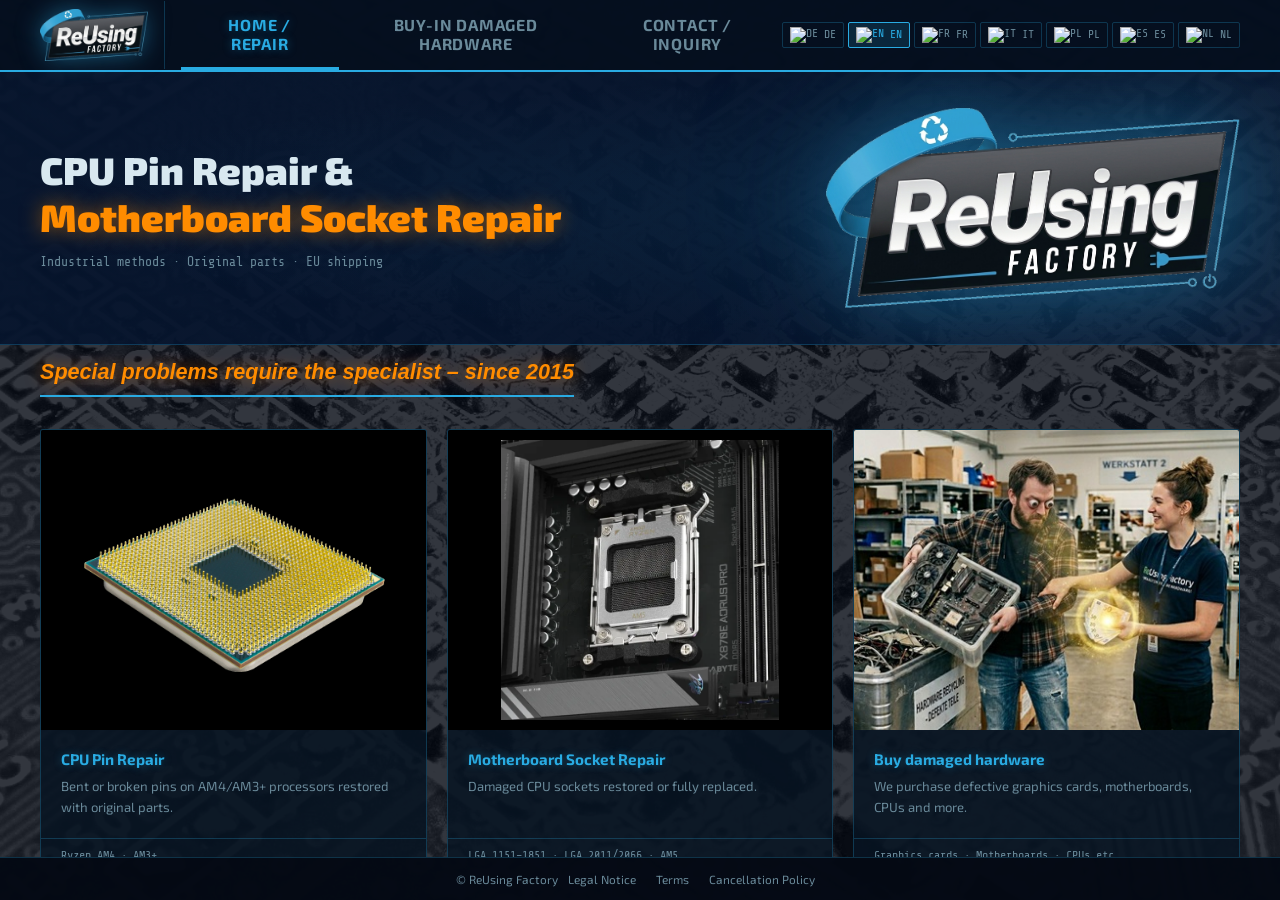
==== commit b6a72c43: "Add files via upload" ====
--- a/index.html
+++ b/index.html
@@ -71,10 +71,10 @@
   <div class="kt-wrap"><div class="kt-title" data-t="contact_title">Kontakt / Anfrage</div><div class="kt-box"><div style="display:grid;gap:12px"><input class="ta" id="cf_n" placeholder="Name" style="resize:none;font-size:16px"><input class="ta" id="cf_e" type="email" placeholder="E-Mail" style="resize:none;font-size:16px"><textarea class="ta" id="cf_m" rows="5" placeholder="Ihre Nachricht..." style="font-size:16px"></textarea><button class="obtn" onclick="sendCF()">Nachricht senden</button></div><div style="margin-top:24px;padding-top:20px;border-top:1px solid var(--border);display:grid;grid-template-columns:1fr 1fr;gap:20px"><div><div class="ci"><div class="cl">E-Mail</div><div class="cv"><a href="mailto:kontakt@reusing-factory.de">kontakt@reusing-factory.de</a></div></div><div class="ci"><div class="cl" data-t="c_pay">Zahlung</div><div class="cv">PayPal · Vorkasse</div></div></div><div><div class="ci"><div class="cl" data-t="c_time">Bearbeitungszeit</div><div class="cv" data-t="c_timev">3–6 Werktage · VIP 1–2 Werktage</div></div><div class="ci"><div class="cl" data-t="c_ship">Versand</div><div class="cv" data-t="c_shipv">Rückversand 6,90 € (DE) / 16,90 € (EU)</div></div></div></div><div style="margin-top:20px;padding-top:20px;border-top:1px solid var(--border);font-size:0.82rem;line-height:1.7;color:var(--dim)" data-t="kt_hint"></div></div></div>
 </div>
 <div class="page" id="page-impressum">
-  <div class="kt-wrap"><div class="kt-title">Impressum</div><div class="kt-box"><p style="font-size:0.88rem;line-height:1.8" id="imp-txt">ReUsing Factory<br>Charlotte Weygand<br>Hinter der Burg 7<br>55234 Flomborn<br><br>E-Mail: <a href="mailto:kontakt@reusing-factory.de" style="color:var(--orange)">kontakt@reusing-factory.de</a><br>Registernummer: 164025<br>USt-ID: DE234085742</p></div></div>
+  <div class="kt-wrap"><div class="kt-title">Impressum</div><div class="kt-box"><p style="font-size:0.88rem;line-height:1.8" id="imp-txt">ReUsing Factory<br>Charlotte Weygand<br>Hinter der Burg 7<br>55234 Flomborn<br><br>E-Mail: <a href="mailto:kontakt@reusing-factory.de" style="color:var(--orange)">kontakt@reusing-factory.de</a><br>Registernummer: 164025<br>USt-ID: DE234085742</p><div style="margin-top:20px;padding-top:20px;border-top:1px solid var(--border)"><strong style="color:var(--blue)">Online-Streitbeilegung</strong><p style="font-size:0.84rem;line-height:1.8;color:var(--dim);margin-top:8px">Die Europäische Kommission stellt eine Plattform zur Online-Streitbeilegung (OS) bereit: <a href="https://ec.europa.eu/consumers/odr" target="_blank" style="color:var(--orange)">https://ec.europa.eu/consumers/odr</a><br><br>Wir sind weder bereit noch verpflichtet, an Streitbeilegungsverfahren vor einer Verbraucherschlichtungsstelle teilzunehmen.</p></div></div></div>
 </div>
 <div class="page" id="page-agb">
-  <div class="kt-wrap"><div class="kt-title">Allgemeine Geschäftsbedingungen</div><div class="kt-box"><div style="font-size:0.84rem;line-height:1.8;color:var(--dim)" id="agb-txt">Wir übernehmen nach der Reparatur keine Garantie für die volle Funktion der Hardware, da Gründe wie: Übertaktung, Betriebsversuch mit fehlenden/verbogenen Pins, Überhitzung oder sonstige Vorschäden nicht ausgeschlossen werden können.<br><br>Wir sind lediglich verantwortlich für die angebotene Reparatur, nicht für Hardware die bereits vor Beschädigung defekt war.<br><br>Hardware muss transportsicher verpackt sein. Bei Abbruch/Ablehnung nach Wareneingang: <strong style="color:var(--orange)">10,00 € netto</strong> Aufwandsentschädigung zzgl. Rückversandkosten.<br><br>Rückversand: <strong style="color:var(--orange)">6,90 €</strong> (DE), <strong style="color:var(--orange)">16,90 €</strong> (EU).<br><br><strong style="color:var(--blue)">Online-Streitbeilegung</strong><br><br>Die Europäische Kommission stellt eine Plattform zur Online-Streitbeilegung (OS) bereit: <a href="https://ec.europa.eu/consumers/odr" target="_blank" style="color:var(--orange)">https://ec.europa.eu/consumers/odr</a><br><br>Wir sind weder bereit noch verpflichtet, an Streitbeilegungsverfahren vor einer Verbraucherschlichtungsstelle teilzunehmen.</div></div></div>
+  <div class="kt-wrap"><div class="kt-title">Allgemeine Geschäftsbedingungen</div><div class="kt-box"><div style="font-size:0.84rem;line-height:1.8;color:var(--dim)" id="agb-txt">Wir übernehmen nach der Reparatur keine Garantie für die volle Funktion der Hardware, da Gründe wie: Übertaktung, Betriebsversuch mit fehlenden/verbogenen Pins, Überhitzung oder sonstige Vorschäden nicht ausgeschlossen werden können.<br><br>Wir sind lediglich verantwortlich für die angebotene Reparatur, nicht für Hardware die bereits vor Beschädigung defekt war.<br><br>Hardware muss transportsicher verpackt sein. Bei Abbruch/Ablehnung nach Wareneingang: <strong style="color:var(--orange)">10,00 € netto</strong> Aufwandsentschädigung zzgl. Rückversandkosten.<br><br>Rückversand: <strong style="color:var(--orange)">6,90 €</strong> (DE), <strong style="color:var(--orange)">16,90 €</strong> (EU).</div></div></div>
 </div>
 <div class="page" id="page-widerruf">
   <div class="kt-wrap"><div class="kt-title">Widerrufsbelehrung</div><div class="kt-box"><div style="font-size:0.84rem;line-height:1.8;color:var(--dim)" id="wid-txt"><strong>Widerrufsrecht:</strong> Sie haben das Recht, binnen vierzehn Tagen ohne Angabe von Gründen diesen Vertrag zu widerrufen. Die Widerrufsfrist beträgt vierzehn Tage ab dem Tag des Vertragsschlusses. Um Ihr Widerrufsrecht auszuüben, müssen Sie uns:<br><br>Charlotte Weygand / ReUsing Factory<br>Hinter der Burg 7, 55234 Flomborn<br>E-Mail: kontakt@reusing-factory.de<br><br>mittels einer eindeutigen Erklärung (z.B. ein mit der Post versandter Brief oder E-Mail) über Ihren Entschluss, diesen Vertrag zu widerrufen, informieren. Sie können dafür das unten stehende Muster-Widerrufsformular verwenden, das jedoch nicht vorgeschrieben ist. Zur Wahrung der Widerrufsfrist reicht es aus, dass Sie die Mitteilung über die Ausübung des Widerrufsrechts vor Ablauf der Widerrufsfrist absenden.<br><br><strong>Folgen des Widerrufs:</strong> Wenn Sie diesen Vertrag widerrufen, haben wir Ihnen alle Zahlungen, die wir von Ihnen erhalten haben, einschließlich der Lieferkosten (mit Ausnahme der zusätzlichen Kosten, die sich daraus ergeben, dass Sie eine andere Art der Lieferung als die von uns angebotene, günstigste Standardlieferung gewählt haben), unverzüglich und spätestens binnen vierzehn Tagen ab dem Tag zurückzuzahlen, an dem die Mitteilung über Ihren Widerruf dieses Vertrags bei uns eingegangen ist. Dies gilt jedoch nicht für die Rückversandkosten, welche vom Käufer getragen werden. Für diese Rückzahlung verwenden wir dasselbe Zahlungsmittel, das Sie bei der ursprünglichen Transaktion eingesetzt haben, es sei denn, mit Ihnen wurde ausdrücklich etwas anderes vereinbart; in keinem Fall werden Ihnen wegen dieser Rückzahlung Entgelte berechnet.<br><br>Haben Sie verlangt, dass die Dienstleistung der Reparatur während der Widerrufsfrist beginnen soll, so haben Sie uns einen angemessenen Betrag zu zahlen, der dem Anteil der bis zu dem Zeitpunkt, zu dem Sie uns von der Ausübung des Widerrufsrechts unterrichten, bereits erbrachten Dienstleistungen im Vergleich zum Gesamtumfang der im Vertrag vorgesehenen Dienstleistungen entspricht.<br><br><strong style="color:var(--blue)">Muster-Widerrufsformular</strong><br><br><em>(Wenn Sie den Vertrag widerrufen wollen, dann füllen Sie bitte dieses Formular aus und senden Sie es zurück.)</em><br><br>An: Charlotte Weygand, Hinter der Burg 7, 55234 Flomborn, E-Mail: kontakt@reusing-factory.de<br><br>Hiermit widerrufe(n) ich/wir (*) den von mir/uns (*) abgeschlossenen Vertrag über die Erbringung der folgenden Dienstleistung: _______________<br>Bestellt am (*)/erhalten am (*): _______________<br>Name des/der Verbraucher(s): _______________<br>Anschrift des/der Verbraucher(s): _______________<br>Unterschrift (nur bei Mitteilung auf Papier): _______________<br>Datum: _______________</div></div></div>
--- a/styles.css
+++ b/styles.css
@@ -20,8 +20,8 @@
 .hero-text h1{font-size:clamp(1.5rem,3vw,2.5rem);font-weight:900;line-height:1.2}
 .hero-text h1 span{color:var(--orange);text-shadow:0 0 20px var(--orange-glow)}
 .hero-text p{margin-top:10px;color:var(--dim);font-family:'Share Tech Mono',monospace;font-size:0.82rem}
-.hero-logo{flex-shrink:0;padding-left:40px;position:relative;z-index:1;display:flex;justify-content:flex-end}
-.hero-logo img{height:200px;filter:drop-shadow(0 0 40px rgba(41,171,226,0.35)) drop-shadow(0 0 80px rgba(41,171,226,0.15))}
+.hero-logo{flex-shrink:0;margin-left:auto;position:relative;z-index:1;display:flex;align-items:center}
+.hero-logo img{height:200px;display:block;filter:drop-shadow(0 0 40px rgba(41,171,226,0.35)) drop-shadow(0 0 80px rgba(41,171,226,0.15))}
 .cards-wrap{padding:32px 40px;display:grid;grid-template-columns:repeat(3,1fr);gap:20px;max-width:1280px;margin:0 auto;width:100%}
 .slogan{max-width:1280px;margin:0 auto;width:100%;padding:14px 40px 0;position:relative;z-index:1}.slogan span{display:inline-block;font-size:clamp(1rem,2vw,1.35rem);font-weight:700;font-style:italic;color:var(--orange);text-shadow:0 0 16px var(--orange-glow);border-bottom:2px solid var(--blue);padding-bottom:10px}
 .card{background:var(--card);border:1px solid var(--border);border-radius:3px;overflow:hidden;cursor:pointer;transition:all 0.25s;display:flex;flex-direction:column}
@@ -108,7 +108,7 @@
 footer a{color:var(--dim);text-decoration:none;margin:0 10px}footer a:hover{color:var(--orange)}
 @media(max-width:900px){
   .cards-wrap{grid-template-columns:1fr;padding:16px}
-  .hero{padding:20px 0}.hero>div{flex-direction:column}.hero-logo{padding-left:0;padding-top:16px}.hero-logo img{height:100px;filter:drop-shadow(0 0 40px rgba(41,171,226,0.3)) drop-shadow(0 0 80px rgba(41,171,226,0.15))}
+  .hero{padding:20px 0}.hero>div{flex-direction:column}.hero-logo{padding-left:0;padding-top:16px;margin-left:0;align-self:flex-start}.hero-logo img{height:100px;filter:drop-shadow(0 0 40px rgba(41,171,226,0.3)) drop-shadow(0 0 80px rgba(41,171,226,0.15))}
   .hero-text h1{font-size:1.3rem}
   .kt-box,.ak-wrap,.kt-wrap{padding:16px}
   nav{min-height:auto;flex-wrap:wrap;padding:0;gap:0}
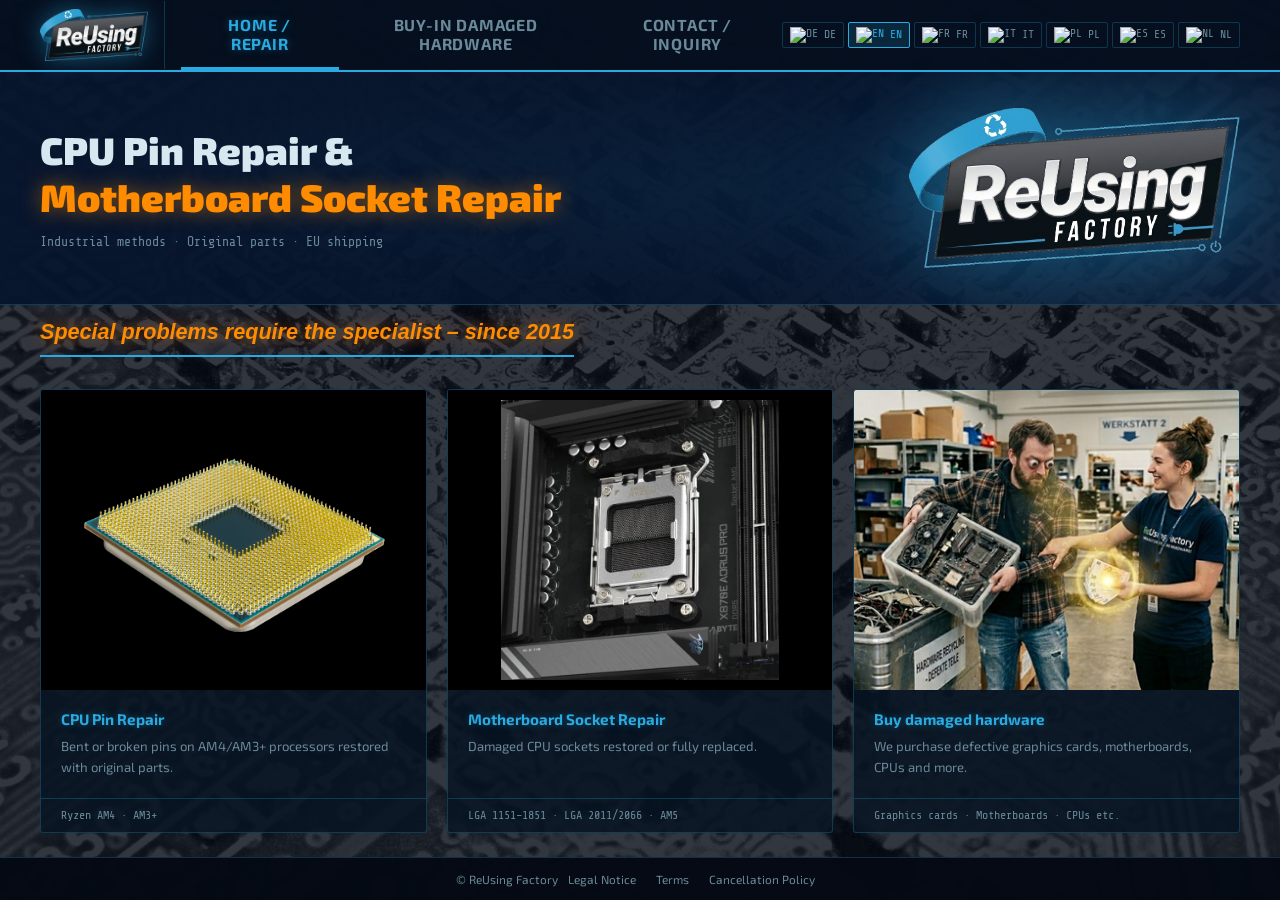
==== commit 909e928b: "Add files via upload" ====
--- a/index.html
+++ b/index.html
@@ -68,7 +68,7 @@
   </div>
 </div>
 <div class="page" id="page-kontakt">
-  <div class="kt-wrap"><div class="kt-title" data-t="contact_title">Kontakt / Anfrage</div><div class="kt-box"><div style="display:grid;gap:12px"><input class="ta" id="cf_n" placeholder="Name" style="resize:none;font-size:16px"><input class="ta" id="cf_e" type="email" placeholder="E-Mail" style="resize:none;font-size:16px"><textarea class="ta" id="cf_m" rows="5" placeholder="Ihre Nachricht..." style="font-size:16px"></textarea><button class="obtn" onclick="sendCF()">Nachricht senden</button></div><div style="margin-top:24px;padding-top:20px;border-top:1px solid var(--border);display:grid;grid-template-columns:1fr 1fr;gap:20px"><div><div class="ci"><div class="cl">E-Mail</div><div class="cv"><a href="mailto:kontakt@reusing-factory.de">kontakt@reusing-factory.de</a></div></div><div class="ci"><div class="cl" data-t="c_pay">Zahlung</div><div class="cv">PayPal · Vorkasse</div></div></div><div><div class="ci"><div class="cl" data-t="c_time">Bearbeitungszeit</div><div class="cv" data-t="c_timev">3–6 Werktage · VIP 1–2 Werktage</div></div><div class="ci"><div class="cl" data-t="c_ship">Versand</div><div class="cv" data-t="c_shipv">Rückversand 6,90 € (DE) / 16,90 € (EU)</div></div></div></div><div style="margin-top:20px;padding-top:20px;border-top:1px solid var(--border);font-size:0.82rem;line-height:1.7;color:var(--dim)" data-t="kt_hint"></div></div></div>
+  <div class="kt-wrap"><div class="kt-title" data-t="contact_title">Kontakt / Anfrage</div><div class="kt-box"><div style="display:grid;gap:12px"><input class="ta" id="cf_n" placeholder="Name" style="resize:none;font-size:16px"><input class="ta" id="cf_e" type="email" placeholder="E-Mail" style="resize:none;font-size:16px"><textarea class="ta" id="cf_m" rows="5" placeholder="Ihre Nachricht..." style="font-size:16px"></textarea><button class="obtn" onclick="sendCF()">Nachricht senden</button></div><div style="margin-top:24px;padding-top:20px;border-top:1px solid var(--border);display:grid;grid-template-columns:1fr 1fr;gap:20px 24px"><div><div class="ci"><div class="cl">E-Mail</div><div class="cv"><a href="mailto:kontakt@reusing-factory.de">kontakt@reusing-factory.de</a></div></div><div class="ci"><div class="cl" data-t="c_pay">Zahlung</div><div class="cv">PayPal · Vorkasse</div></div></div><div><div class="ci"><div class="cl" data-t="c_time">Bearbeitungszeit</div><div class="cv" data-t="c_timev">3–6 Werktage · VIP 1–2 Werktage</div></div><div class="ci"><div class="cl" data-t="c_ship">Versand</div><div class="cv" data-t="c_shipv">Rückversand 6,90 € (DE) / 16,90 € (EU)</div></div></div></div><div style="margin-top:20px;padding-top:20px;border-top:1px solid var(--border);font-size:0.82rem;line-height:1.7;color:var(--dim)" data-t="kt_hint"></div></div></div>
 </div>
 <div class="page" id="page-impressum">
   <div class="kt-wrap"><div class="kt-title">Impressum</div><div class="kt-box"><p style="font-size:0.88rem;line-height:1.8" id="imp-txt">ReUsing Factory<br>Charlotte Weygand<br>Hinter der Burg 7<br>55234 Flomborn<br><br>E-Mail: <a href="mailto:kontakt@reusing-factory.de" style="color:var(--orange)">kontakt@reusing-factory.de</a><br>Registernummer: 164025<br>USt-ID: DE234085742</p><div style="margin-top:20px;padding-top:20px;border-top:1px solid var(--border)"><strong style="color:var(--blue)">Online-Streitbeilegung</strong><p style="font-size:0.84rem;line-height:1.8;color:var(--dim);margin-top:8px">Die Europäische Kommission stellt eine Plattform zur Online-Streitbeilegung (OS) bereit: <a href="https://ec.europa.eu/consumers/odr" target="_blank" style="color:var(--orange)">https://ec.europa.eu/consumers/odr</a><br><br>Wir sind weder bereit noch verpflichtet, an Streitbeilegungsverfahren vor einer Verbraucherschlichtungsstelle teilzunehmen.</p></div></div></div>
--- a/styles.css
+++ b/styles.css
@@ -21,7 +21,7 @@
 .hero-text h1 span{color:var(--orange);text-shadow:0 0 20px var(--orange-glow)}
 .hero-text p{margin-top:10px;color:var(--dim);font-family:'Share Tech Mono',monospace;font-size:0.82rem}
 .hero-logo{flex-shrink:0;margin-left:auto;position:relative;z-index:1;display:flex;align-items:center}
-.hero-logo img{height:200px;display:block;filter:drop-shadow(0 0 40px rgba(41,171,226,0.35)) drop-shadow(0 0 80px rgba(41,171,226,0.15))}
+.hero-logo img{height:160px;display:block;filter:drop-shadow(0 0 40px rgba(41,171,226,0.35)) drop-shadow(0 0 80px rgba(41,171,226,0.15))}
 .cards-wrap{padding:32px 40px;display:grid;grid-template-columns:repeat(3,1fr);gap:20px;max-width:1280px;margin:0 auto;width:100%}
 .slogan{max-width:1280px;margin:0 auto;width:100%;padding:14px 40px 0;position:relative;z-index:1}.slogan span{display:inline-block;font-size:clamp(1rem,2vw,1.35rem);font-weight:700;font-style:italic;color:var(--orange);text-shadow:0 0 16px var(--orange-glow);border-bottom:2px solid var(--blue);padding-bottom:10px}
 .card{background:var(--card);border:1px solid var(--border);border-radius:3px;overflow:hidden;cursor:pointer;transition:all 0.25s;display:flex;flex-direction:column}
@@ -108,7 +108,7 @@
 footer a{color:var(--dim);text-decoration:none;margin:0 10px}footer a:hover{color:var(--orange)}
 @media(max-width:900px){
   .cards-wrap{grid-template-columns:1fr;padding:16px}
-  .hero{padding:20px 0}.hero>div{flex-direction:column}.hero-logo{padding-left:0;padding-top:16px;margin-left:0;align-self:flex-start}.hero-logo img{height:100px;filter:drop-shadow(0 0 40px rgba(41,171,226,0.3)) drop-shadow(0 0 80px rgba(41,171,226,0.15))}
+  .hero{padding:20px 0}.hero>div{flex-direction:column}.hero-logo{padding-left:0;padding-top:16px;margin-left:0!important;margin-right:auto;align-self:flex-start}.hero-logo img{height:75px;filter:drop-shadow(0 0 20px rgba(41,171,226,0.2)) drop-shadow(0 0 50px rgba(41,171,226,0.1))}
   .hero-text h1{font-size:1.3rem}
   .kt-box,.ak-wrap,.kt-wrap{padding:16px}
   nav{min-height:auto;flex-wrap:wrap;padding:0;gap:0}
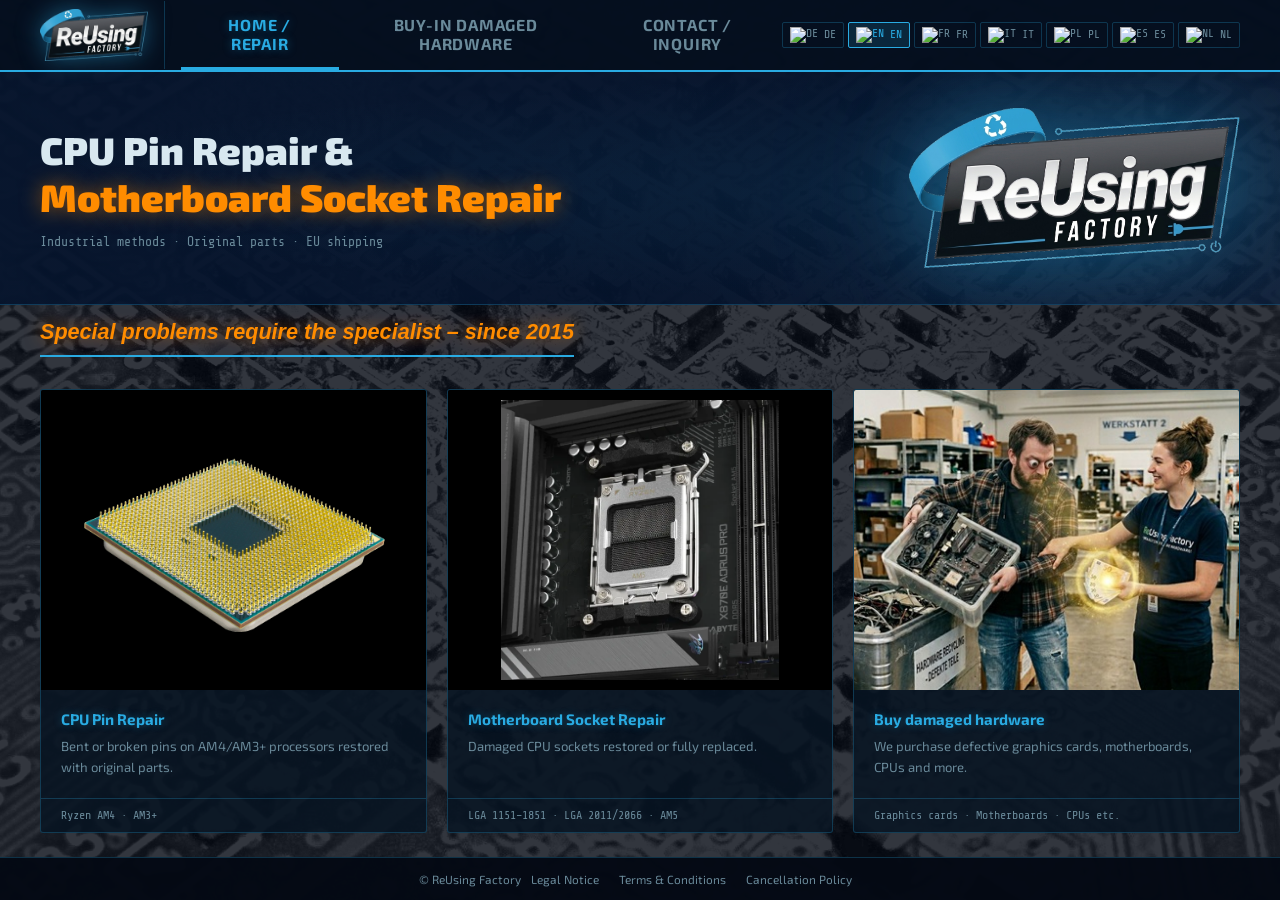
==== commit 66d18b1e: "Add files via upload" ====
--- a/index.html
+++ b/index.html
@@ -12,6 +12,7 @@
 <link rel="alternate" hreflang="pl" href="https://www.reusing-factory.de/?lang=pl">
 <link rel="alternate" hreflang="es" href="https://www.reusing-factory.de/?lang=es">
 <link rel="alternate" hreflang="nl" href="https://www.reusing-factory.de/?lang=nl">
+<link rel="alternate" hreflang="x-default" href="https://www.reusing-factory.de/?lang=de">
 <script src="https://www.paypal.com/sdk/js?client-id=AQKJ3QuOQh84caVBrFuY4d9-No0ndjKLKXpZhDO-h8FCZwzlDahOiNqpxhDnTNeHzAChylsJGVKjYIhW&currency=EUR&intent=capture&enable-funding=paypal" data-namespace="paypal_sdk"></script>
 <link href="https://fonts.googleapis.com/css2?family=Exo+2:wght@300;400;600;700;900&family=Share+Tech+Mono&display=swap" rel="stylesheet">
 <link rel="stylesheet" href="styles.css">
@@ -68,16 +69,16 @@
   </div>
 </div>
 <div class="page" id="page-kontakt">
-  <div class="kt-wrap"><div class="kt-title" data-t="contact_title">Kontakt / Anfrage</div><div class="kt-box"><div style="display:grid;gap:12px"><input class="ta" id="cf_n" placeholder="Name" style="resize:none;font-size:16px"><input class="ta" id="cf_e" type="email" placeholder="E-Mail" style="resize:none;font-size:16px"><textarea class="ta" id="cf_m" rows="5" placeholder="Ihre Nachricht..." style="font-size:16px"></textarea><button class="obtn" onclick="sendCF()">Nachricht senden</button></div><div style="margin-top:24px;padding-top:20px;border-top:1px solid var(--border);display:grid;grid-template-columns:1fr 1fr;gap:20px 24px"><div><div class="ci"><div class="cl">E-Mail</div><div class="cv"><a href="mailto:kontakt@reusing-factory.de">kontakt@reusing-factory.de</a></div></div><div class="ci"><div class="cl" data-t="c_pay">Zahlung</div><div class="cv">PayPal · Vorkasse</div></div></div><div><div class="ci"><div class="cl" data-t="c_time">Bearbeitungszeit</div><div class="cv" data-t="c_timev">3–6 Werktage · VIP 1–2 Werktage</div></div><div class="ci"><div class="cl" data-t="c_ship">Versand</div><div class="cv" data-t="c_shipv">Rückversand 6,90 € (DE) / 16,90 € (EU)</div></div></div></div><div style="margin-top:20px;padding-top:20px;border-top:1px solid var(--border);font-size:0.82rem;line-height:1.7;color:var(--dim)" data-t="kt_hint"></div></div></div>
+  <div class="kt-wrap"><div class="kt-title" data-t="contact_title">Kontakt / Anfrage</div><div class="kt-box"><div style="display:grid;gap:12px"><input class="ta" id="cf_n" data-ph="cf_name_ph" placeholder="Name" style="resize:none;font-size:16px"><input class="ta" id="cf_e" data-ph="cf_email_ph" placeholder="E-Mail" style="resize:none;font-size:16px"><textarea class="ta" id="cf_m" data-ph="cf_msg_ph" placeholder="Ihre Nachricht..." style="font-size:16px"></textarea><button class="obtn" onclick="sendCF()" data-t="cf_send">Nachricht senden</button></div><div style="margin-top:24px;padding-top:20px;border-top:1px solid var(--border);display:grid;grid-template-columns:1fr 1fr;gap:20px 24px"><div><div class="ci"><div class="cl">E-Mail</div><div class="cv"><a href="mailto:kontakt@reusing-factory.de">kontakt@reusing-factory.de</a></div></div><div class="ci"><div class="cl" data-t="c_pay">Zahlung</div><div class="cv" data-t="cf_pay_methods">PayPal · Vorkasse</div></div></div><div><div class="ci"><div class="cl" data-t="c_time">Bearbeitungszeit</div><div class="cv" data-t="c_timev">3–6 Werktage · VIP 1–2 Werktage</div></div><div class="ci"><div class="cl" data-t="c_ship">Versand</div><div class="cv" data-t="c_shipv">Rückversand 6,90 € (DE) / 16,90 € (EU)</div></div></div></div><div style="margin-top:20px;padding-top:20px;border-top:1px solid var(--border);font-size:0.82rem;line-height:1.7;color:var(--dim)" data-t="kt_hint"></div></div></div>
 </div>
 <div class="page" id="page-impressum">
-  <div class="kt-wrap"><div class="kt-title">Impressum</div><div class="kt-box"><p style="font-size:0.88rem;line-height:1.8" id="imp-txt">ReUsing Factory<br>Charlotte Weygand<br>Hinter der Burg 7<br>55234 Flomborn<br><br>E-Mail: <a href="mailto:kontakt@reusing-factory.de" style="color:var(--orange)">kontakt@reusing-factory.de</a><br>Registernummer: 164025<br>USt-ID: DE234085742</p><div style="margin-top:20px;padding-top:20px;border-top:1px solid var(--border)"><strong style="color:var(--blue)">Online-Streitbeilegung</strong><p style="font-size:0.84rem;line-height:1.8;color:var(--dim);margin-top:8px">Die Europäische Kommission stellt eine Plattform zur Online-Streitbeilegung (OS) bereit: <a href="https://ec.europa.eu/consumers/odr" target="_blank" style="color:var(--orange)">https://ec.europa.eu/consumers/odr</a><br><br>Wir sind weder bereit noch verpflichtet, an Streitbeilegungsverfahren vor einer Verbraucherschlichtungsstelle teilzunehmen.</p></div></div></div>
+  <div class="kt-wrap"><div class="kt-title">Impressum</div><div class="kt-box"><div id="imp-legal-note"></div><p style="font-size:0.88rem;line-height:1.8" id="imp-txt">ReUsing Factory<br>Charlotte Weygand<br>Hinter der Burg 7<br>55234 Flomborn<br><br>E-Mail: <a href="mailto:kontakt@reusing-factory.de" style="color:var(--orange)">kontakt@reusing-factory.de</a><br>Registernummer: 164025<br>USt-ID: DE234085742</p><div style="margin-top:20px;padding-top:20px;border-top:1px solid var(--border)"><strong style="color:var(--blue)">Online-Streitbeilegung</strong><p style="font-size:0.84rem;line-height:1.8;color:var(--dim);margin-top:8px">Die Europäische Kommission stellt eine Plattform zur Online-Streitbeilegung (OS) bereit: <a href="https://ec.europa.eu/consumers/odr" target="_blank" style="color:var(--orange)">https://ec.europa.eu/consumers/odr</a><br><br>Wir sind weder bereit noch verpflichtet, an Streitbeilegungsverfahren vor einer Verbraucherschlichtungsstelle teilzunehmen.</p></div></div></div>
 </div>
 <div class="page" id="page-agb">
-  <div class="kt-wrap"><div class="kt-title">Allgemeine Geschäftsbedingungen</div><div class="kt-box"><div style="font-size:0.84rem;line-height:1.8;color:var(--dim)" id="agb-txt">Wir übernehmen nach der Reparatur keine Garantie für die volle Funktion der Hardware, da Gründe wie: Übertaktung, Betriebsversuch mit fehlenden/verbogenen Pins, Überhitzung oder sonstige Vorschäden nicht ausgeschlossen werden können.<br><br>Wir sind lediglich verantwortlich für die angebotene Reparatur, nicht für Hardware die bereits vor Beschädigung defekt war.<br><br>Hardware muss transportsicher verpackt sein. Bei Abbruch/Ablehnung nach Wareneingang: <strong style="color:var(--orange)">10,00 € netto</strong> Aufwandsentschädigung zzgl. Rückversandkosten.<br><br>Rückversand: <strong style="color:var(--orange)">6,90 €</strong> (DE), <strong style="color:var(--orange)">16,90 €</strong> (EU).</div></div></div>
+  <div class="kt-wrap"><div class="kt-title">Allgemeine Geschäftsbedingungen</div><div class="kt-box"><div id="agb-legal-note"></div><div style="font-size:0.84rem;line-height:1.8;color:var(--dim)" id="agb-txt">Wir übernehmen nach der Reparatur keine Garantie für die volle Funktion der Hardware, da Gründe wie: Übertaktung, Betriebsversuch mit fehlenden/verbogenen Pins, Überhitzung oder sonstige Vorschäden nicht ausgeschlossen werden können.<br><br>Wir sind lediglich verantwortlich für die angebotene Reparatur, nicht für Hardware die bereits vor Beschädigung defekt war.<br><br>Hardware muss transportsicher verpackt sein. Bei Abbruch/Ablehnung nach Wareneingang: <strong style="color:var(--orange)">10,00 € netto</strong> Aufwandsentschädigung zzgl. Rückversandkosten.<br><br>Rückversand: <strong style="color:var(--orange)">6,90 €</strong> (DE), <strong style="color:var(--orange)">16,90 €</strong> (EU).</div></div></div>
 </div>
 <div class="page" id="page-widerruf">
-  <div class="kt-wrap"><div class="kt-title">Widerrufsbelehrung</div><div class="kt-box"><div style="font-size:0.84rem;line-height:1.8;color:var(--dim)" id="wid-txt"><strong>Widerrufsrecht:</strong> Sie haben das Recht, binnen vierzehn Tagen ohne Angabe von Gründen diesen Vertrag zu widerrufen. Die Widerrufsfrist beträgt vierzehn Tage ab dem Tag des Vertragsschlusses. Um Ihr Widerrufsrecht auszuüben, müssen Sie uns:<br><br>Charlotte Weygand / ReUsing Factory<br>Hinter der Burg 7, 55234 Flomborn<br>E-Mail: kontakt@reusing-factory.de<br><br>mittels einer eindeutigen Erklärung (z.B. ein mit der Post versandter Brief oder E-Mail) über Ihren Entschluss, diesen Vertrag zu widerrufen, informieren. Sie können dafür das unten stehende Muster-Widerrufsformular verwenden, das jedoch nicht vorgeschrieben ist. Zur Wahrung der Widerrufsfrist reicht es aus, dass Sie die Mitteilung über die Ausübung des Widerrufsrechts vor Ablauf der Widerrufsfrist absenden.<br><br><strong>Folgen des Widerrufs:</strong> Wenn Sie diesen Vertrag widerrufen, haben wir Ihnen alle Zahlungen, die wir von Ihnen erhalten haben, einschließlich der Lieferkosten (mit Ausnahme der zusätzlichen Kosten, die sich daraus ergeben, dass Sie eine andere Art der Lieferung als die von uns angebotene, günstigste Standardlieferung gewählt haben), unverzüglich und spätestens binnen vierzehn Tagen ab dem Tag zurückzuzahlen, an dem die Mitteilung über Ihren Widerruf dieses Vertrags bei uns eingegangen ist. Dies gilt jedoch nicht für die Rückversandkosten, welche vom Käufer getragen werden. Für diese Rückzahlung verwenden wir dasselbe Zahlungsmittel, das Sie bei der ursprünglichen Transaktion eingesetzt haben, es sei denn, mit Ihnen wurde ausdrücklich etwas anderes vereinbart; in keinem Fall werden Ihnen wegen dieser Rückzahlung Entgelte berechnet.<br><br>Haben Sie verlangt, dass die Dienstleistung der Reparatur während der Widerrufsfrist beginnen soll, so haben Sie uns einen angemessenen Betrag zu zahlen, der dem Anteil der bis zu dem Zeitpunkt, zu dem Sie uns von der Ausübung des Widerrufsrechts unterrichten, bereits erbrachten Dienstleistungen im Vergleich zum Gesamtumfang der im Vertrag vorgesehenen Dienstleistungen entspricht.<br><br><strong style="color:var(--blue)">Muster-Widerrufsformular</strong><br><br><em>(Wenn Sie den Vertrag widerrufen wollen, dann füllen Sie bitte dieses Formular aus und senden Sie es zurück.)</em><br><br>An: Charlotte Weygand, Hinter der Burg 7, 55234 Flomborn, E-Mail: kontakt@reusing-factory.de<br><br>Hiermit widerrufe(n) ich/wir (*) den von mir/uns (*) abgeschlossenen Vertrag über die Erbringung der folgenden Dienstleistung: _______________<br>Bestellt am (*)/erhalten am (*): _______________<br>Name des/der Verbraucher(s): _______________<br>Anschrift des/der Verbraucher(s): _______________<br>Unterschrift (nur bei Mitteilung auf Papier): _______________<br>Datum: _______________</div></div></div>
+  <div class="kt-wrap"><div class="kt-title">Widerrufsbelehrung</div><div class="kt-box"><div id="wid-legal-note"></div><div style="font-size:0.84rem;line-height:1.8;color:var(--dim)" id="wid-txt"><strong>Widerrufsrecht:</strong> Sie haben das Recht, binnen vierzehn Tagen ohne Angabe von Gründen diesen Vertrag zu widerrufen. Die Widerrufsfrist beträgt vierzehn Tage ab dem Tag des Vertragsschlusses. Um Ihr Widerrufsrecht auszuüben, müssen Sie uns:<br><br>Charlotte Weygand / ReUsing Factory<br>Hinter der Burg 7, 55234 Flomborn<br>E-Mail: kontakt@reusing-factory.de<br><br>mittels einer eindeutigen Erklärung (z.B. ein mit der Post versandter Brief oder E-Mail) über Ihren Entschluss, diesen Vertrag zu widerrufen, informieren. Sie können dafür das unten stehende Muster-Widerrufsformular verwenden, das jedoch nicht vorgeschrieben ist. Zur Wahrung der Widerrufsfrist reicht es aus, dass Sie die Mitteilung über die Ausübung des Widerrufsrechts vor Ablauf der Widerrufsfrist absenden.<br><br><strong>Folgen des Widerrufs:</strong> Wenn Sie diesen Vertrag widerrufen, haben wir Ihnen alle Zahlungen, die wir von Ihnen erhalten haben, einschließlich der Lieferkosten (mit Ausnahme der zusätzlichen Kosten, die sich daraus ergeben, dass Sie eine andere Art der Lieferung als die von uns angebotene, günstigste Standardlieferung gewählt haben), unverzüglich und spätestens binnen vierzehn Tagen ab dem Tag zurückzuzahlen, an dem die Mitteilung über Ihren Widerruf dieses Vertrags bei uns eingegangen ist. Dies gilt jedoch nicht für die Rückversandkosten, welche vom Käufer getragen werden. Für diese Rückzahlung verwenden wir dasselbe Zahlungsmittel, das Sie bei der ursprünglichen Transaktion eingesetzt haben, es sei denn, mit Ihnen wurde ausdrücklich etwas anderes vereinbart; in keinem Fall werden Ihnen wegen dieser Rückzahlung Entgelte berechnet.<br><br>Haben Sie verlangt, dass die Dienstleistung der Reparatur während der Widerrufsfrist beginnen soll, so haben Sie uns einen angemessenen Betrag zu zahlen, der dem Anteil der bis zu dem Zeitpunkt, zu dem Sie uns von der Ausübung des Widerrufsrechts unterrichten, bereits erbrachten Dienstleistungen im Vergleich zum Gesamtumfang der im Vertrag vorgesehenen Dienstleistungen entspricht.<br><br><strong style="color:var(--blue)">Muster-Widerrufsformular</strong><br><br><em>(Wenn Sie den Vertrag widerrufen wollen, dann füllen Sie bitte dieses Formular aus und senden Sie es zurück.)</em><br><br>An: Charlotte Weygand, Hinter der Burg 7, 55234 Flomborn, E-Mail: kontakt@reusing-factory.de<br><br>Hiermit widerrufe(n) ich/wir (*) den von mir/uns (*) abgeschlossenen Vertrag über die Erbringung der folgenden Dienstleistung: _______________<br>Bestellt am (*)/erhalten am (*): _______________<br>Name des/der Verbraucher(s): _______________<br>Anschrift des/der Verbraucher(s): _______________<br>Unterschrift (nur bei Mitteilung auf Papier): _______________<br>Datum: _______________</div></div></div>
 </div>
 </div>
 <div id="cfg-overlay"><div class="cfg-hd"><div style="flex:1"><h2 id="cfg-tt"></h2><div class="pbar" id="pbar"></div></div><span class="sctr" id="sctr" style="margin:0 16px"></span><button class="cfg-x" onclick="closeCfg()">✕</button></div><div class="cfg-bd"><div class="cfg-in" id="cfg-s"></div></div></div>
